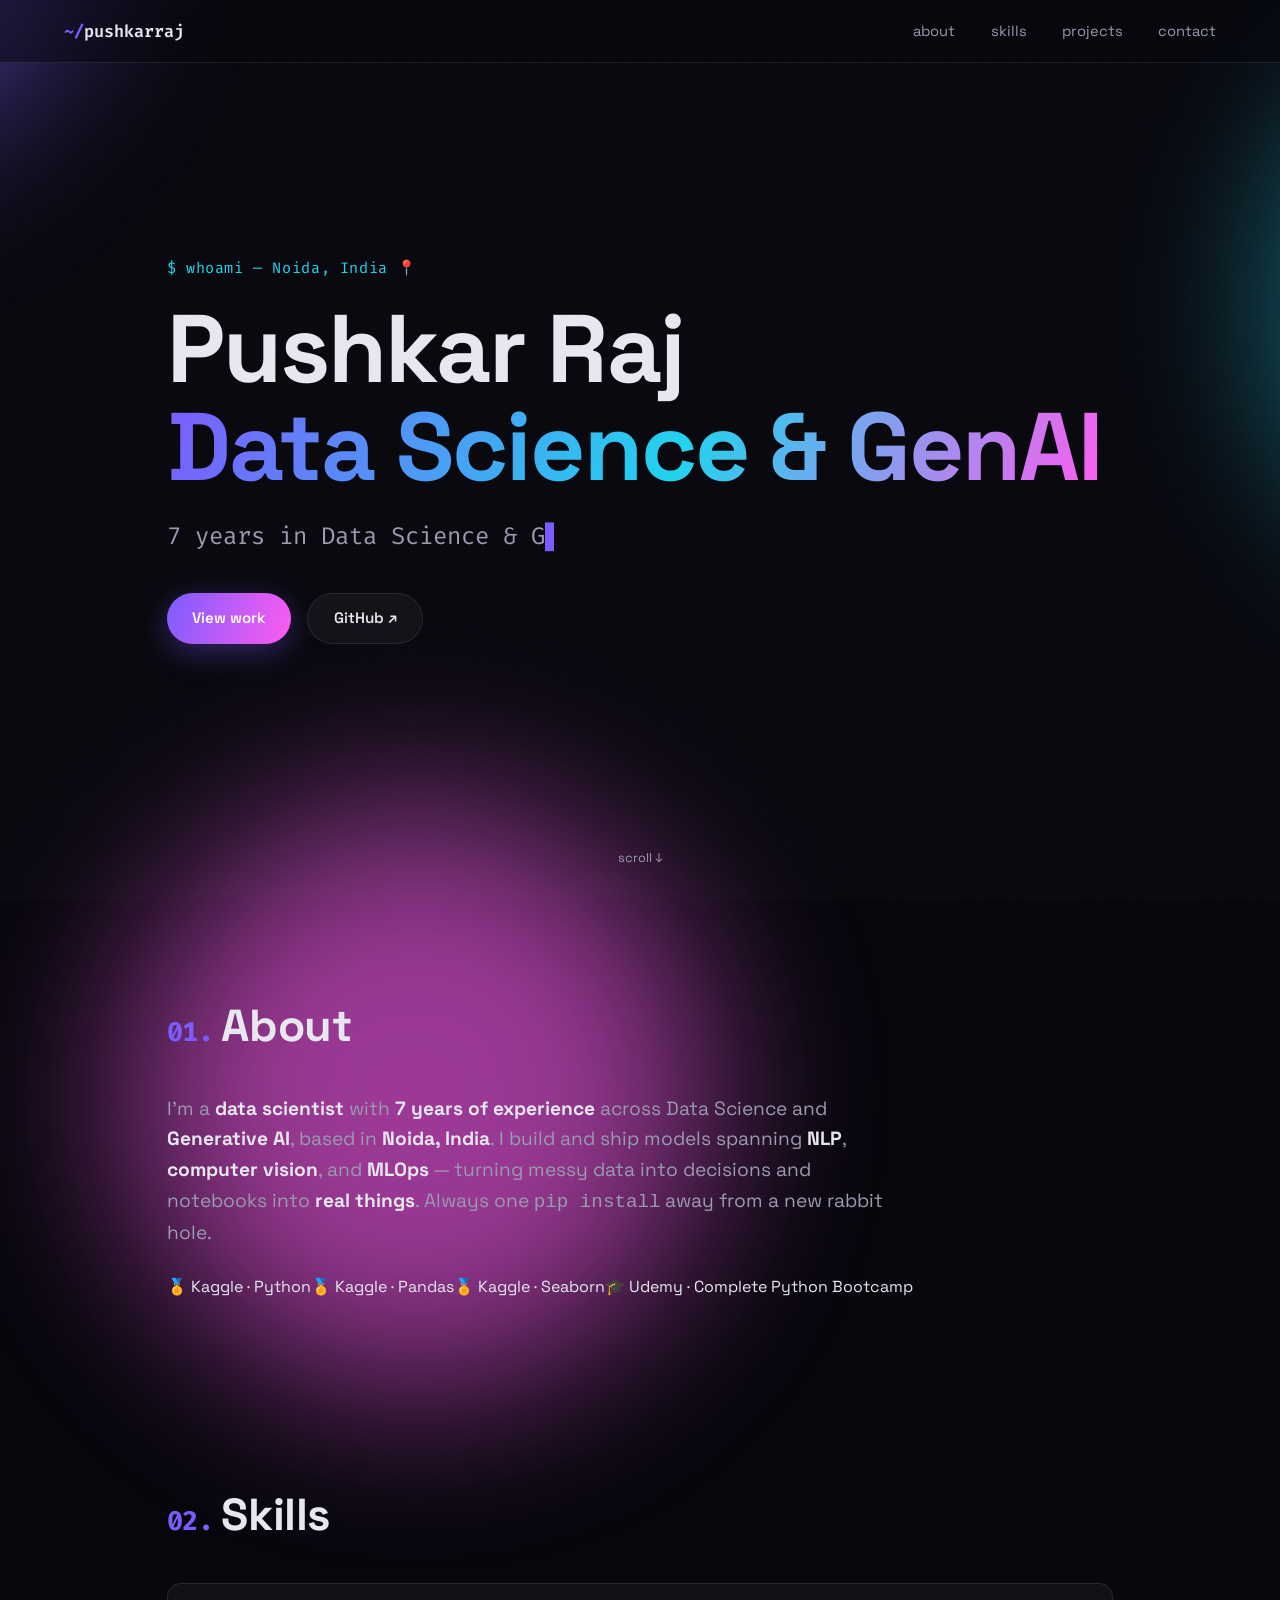
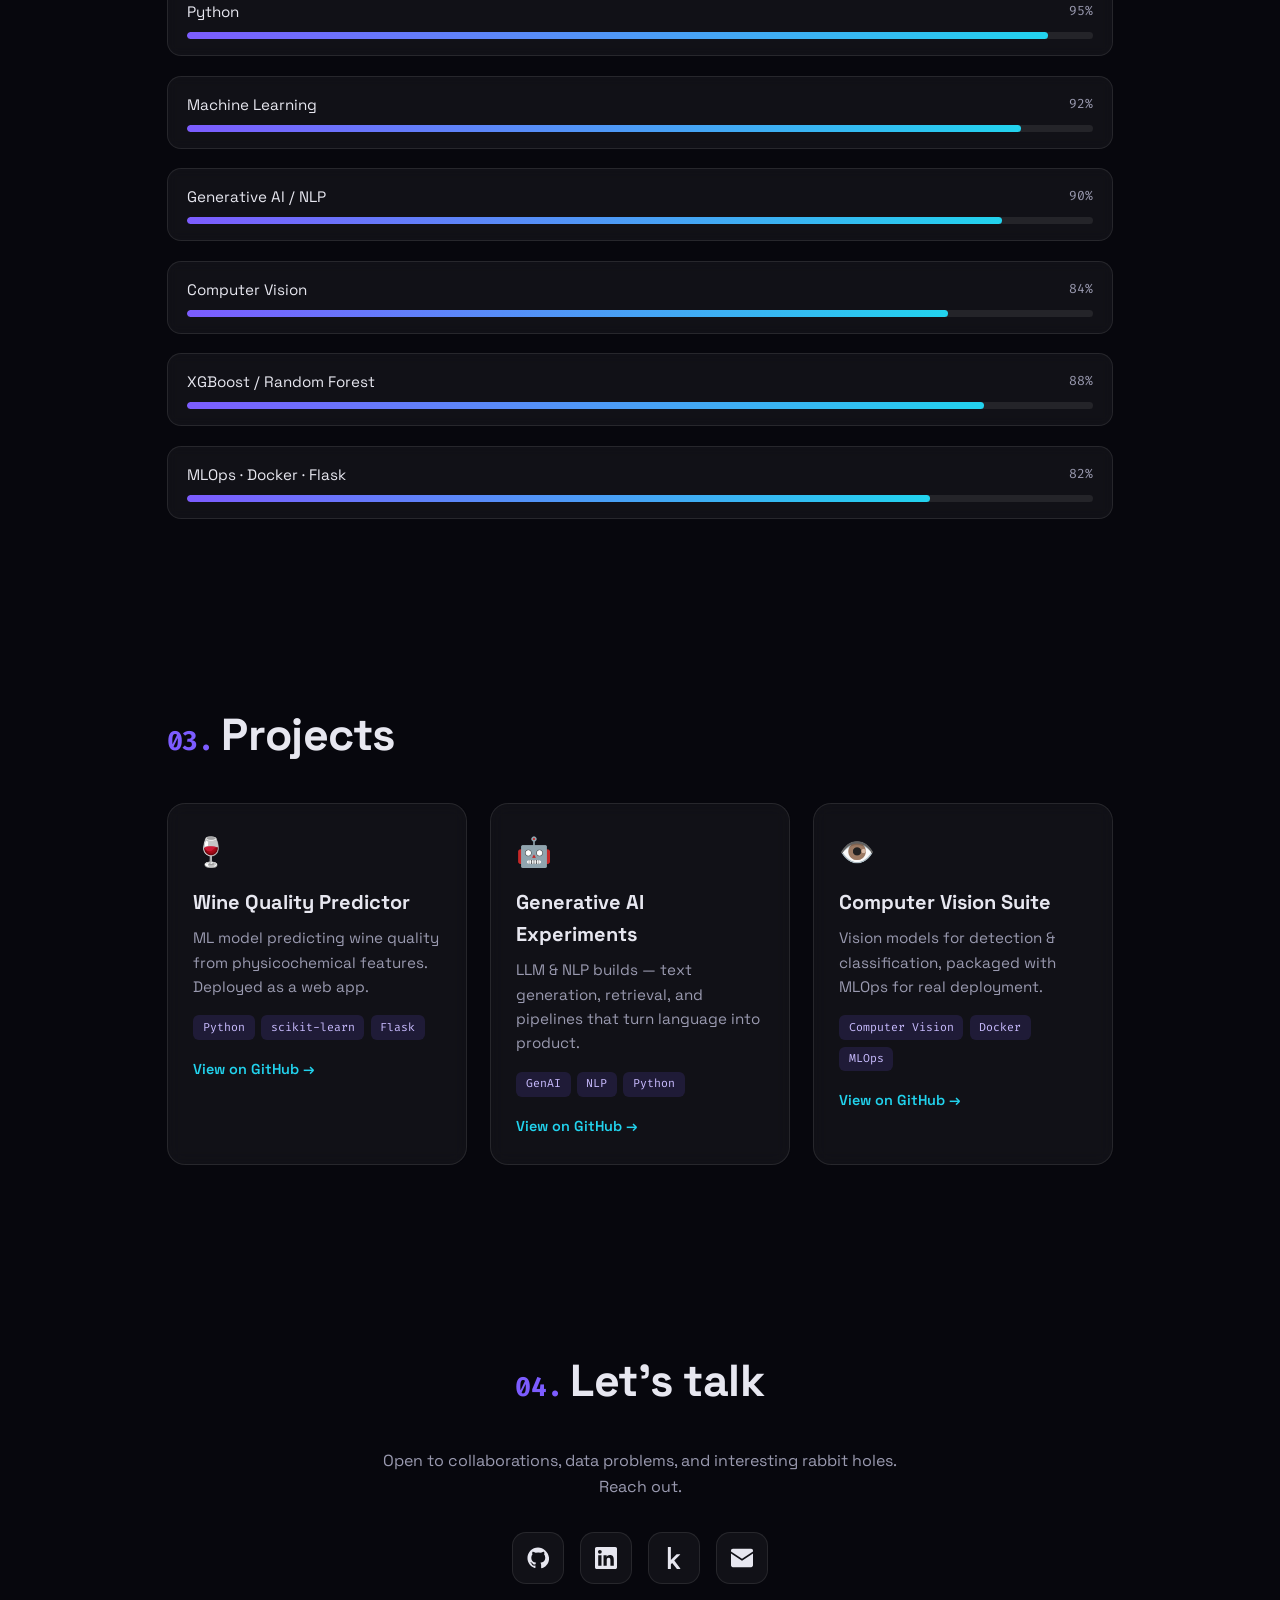
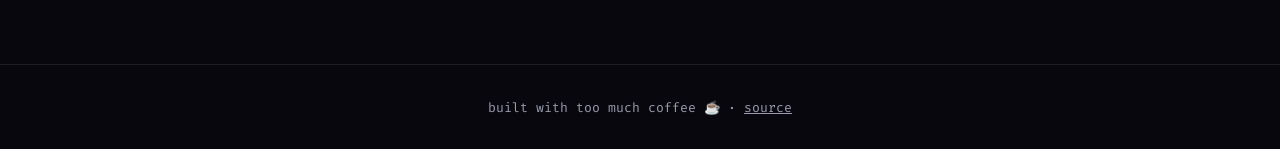
==== index.html @ 53df3d65 "Add ultra-modern fluid personal site (dark neon, real LinkedIn data)" ====
<!DOCTYPE html>
<html lang="en">
<head>
<meta charset="UTF-8" />
<meta name="viewport" content="width=device-width, initial-scale=1.0" />
<title>Pushkar Raj — Data Science & Generative AI</title>
<meta name="description" content="Pushkar Raj — Data Scientist with 7 years in Data Science & Generative AI. Based in Noida, India." />
<link rel="preconnect" href="https://fonts.googleapis.com" />
<link rel="preconnect" href="https://fonts.gstatic.com" crossorigin />
<link href="https://fonts.googleapis.com/css2?family=Fira+Code:wght@400;600&family=Space+Grotesk:wght@400;500;600;700&display=swap" rel="stylesheet" />
<style>
:root{
  --bg:#07070d; --fg:#e7e7f0; --muted:#9a9ab0;
  --violet:#7c5cff; --cyan:#22d3ee; --magenta:#ff5cf0;
  --card:rgba(255,255,255,.045); --border:rgba(255,255,255,.09);
}
*{margin:0;padding:0;box-sizing:border-box}
html{scroll-behavior:smooth}
body{
  font-family:'Space Grotesk',system-ui,sans-serif;
  background:var(--bg); color:var(--fg);
  overflow-x:hidden; line-height:1.6; position:relative;
}
/* animated mesh gradient bg */
.mesh{position:fixed; inset:-30%; z-index:-2; filter:blur(90px); opacity:.6}
.mesh span{position:absolute; width:45vmax; height:45vmax; border-radius:50%; mix-blend-mode:screen; animation:drift 22s ease-in-out infinite}
.mesh .a{background:var(--violet); top:-10%; left:-5%}
.mesh .b{background:var(--cyan); top:20%; right:-10%; animation-delay:-7s}
.mesh .c{background:var(--magenta); bottom:-15%; left:25%; animation-delay:-14s}
@keyframes drift{0%,100%{transform:translate(0,0) scale(1)}33%{transform:translate(8vw,6vh) scale(1.15)}66%{transform:translate(-6vw,-4vh) scale(.9)}}
.grain{position:fixed; inset:0; z-index:-1; opacity:.035; pointer-events:none;
  background-image:url("data:image/svg+xml,%3Csvg xmlns='http://www.w3.org/2000/svg' width='120' height='120'%3E%3Cfilter id='n'%3E%3CfeTurbulence type='fractalNoise' baseFrequency='.8' numOctaves='2'/%3E%3C/filter%3E%3Crect width='100%25' height='100%25' filter='url(%23n)'/%3E%3C/svg%3E")}
/* cursor glow */
.glow{position:fixed; width:400px; height:400px; border-radius:50%; pointer-events:none; z-index:0;
  background:radial-gradient(circle,rgba(124,92,255,.18),transparent 65%); transform:translate(-50%,-50%); transition:opacity .3s; opacity:0}

nav{position:fixed; top:0; left:0; right:0; z-index:50; display:flex; justify-content:space-between; align-items:center;
  padding:1.1rem clamp(1.2rem,5vw,4rem); backdrop-filter:blur(12px); background:rgba(7,7,13,.5); border-bottom:1px solid var(--border)}
nav .logo{font-family:'Fira Code',monospace; font-weight:600; font-size:1.05rem}
nav .logo b{color:var(--violet)}
nav ul{display:flex; gap:clamp(1rem,3vw,2.2rem); list-style:none}
nav a{color:var(--muted); text-decoration:none; font-size:.92rem; transition:color .2s; position:relative}
nav a:hover{color:var(--fg)}
nav a::after{content:''; position:absolute; left:0; bottom:-4px; width:0; height:2px; background:linear-gradient(90deg,var(--violet),var(--cyan)); transition:width .25s}
nav a:hover::after{width:100%}
@media(max-width:600px){nav ul{display:none}}

section{position:relative; z-index:1; padding:clamp(4rem,10vh,7rem) clamp(1.2rem,6vw,5rem); max-width:1100px; margin:0 auto}
.reveal{opacity:0; transform:translateY(34px); transition:opacity .7s cubic-bezier(.2,.7,.2,1),transform .7s cubic-bezier(.2,.7,.2,1)}
.reveal.in{opacity:1; transform:none}

/* hero */
.hero{min-height:100vh; display:flex; flex-direction:column; justify-content:center; gap:1.3rem}
.hero .tag{font-family:'Fira Code',monospace; color:var(--cyan); font-size:.95rem; letter-spacing:.04em}
.hero h1{font-size:clamp(2.6rem,9vw,6rem); font-weight:700; line-height:1.02; letter-spacing:-.02em}
.hero h1 .grad{background:linear-gradient(110deg,var(--violet),var(--cyan) 55%,var(--magenta)); -webkit-background-clip:text; background-clip:text; color:transparent}
.hero .typed{font-family:'Fira Code',monospace; font-size:clamp(1rem,3vw,1.5rem); color:var(--muted); min-height:1.6em}
.hero .typed .cur{color:var(--violet); animation:blink 1s step-end infinite}
@keyframes blink{50%{opacity:0}}
.hero .cta{display:flex; gap:1rem; margin-top:1rem; flex-wrap:wrap}
.btn{padding:.8rem 1.6rem; border-radius:999px; font-weight:600; font-size:.95rem; text-decoration:none; transition:transform .2s,box-shadow .2s; display:inline-flex; align-items:center; gap:.5rem}
.btn.primary{background:linear-gradient(110deg,var(--violet),var(--magenta)); color:#fff; box-shadow:0 8px 30px rgba(124,92,255,.35)}
.btn.ghost{border:1px solid var(--border); color:var(--fg); background:var(--card)}
.btn:hover{transform:translateY(-3px)}
.scroll-hint{position:absolute; bottom:2rem; left:50%; transform:translateX(-50%); color:var(--muted); font-size:.8rem; animation:bob 2s ease-in-out infinite}
@keyframes bob{50%{transform:translate(-50%,8px)}}

h2.title{font-size:clamp(1.8rem,5vw,2.8rem); font-weight:700; margin-bottom:2rem; letter-spacing:-.01em}
h2.title span{color:var(--violet); font-family:'Fira Code',monospace; font-size:.6em; margin-right:.5rem}

.about p{color:var(--muted); font-size:clamp(1rem,2.4vw,1.2rem); max-width:720px}
.about p b{color:var(--fg)}

/* skills */
.skills-grid{display:grid; gap:1.2rem}
.skill{background:var(--card); border:1px solid var(--border); border-radius:14px; padding:1rem 1.2rem; backdrop-filter:blur(6px)}
.skill .row{display:flex; justify-content:space-between; margin-bottom:.5rem; font-size:.95rem}
.skill .row span:last-child{color:var(--muted); font-family:'Fira Code',monospace; font-size:.82rem}
.bar{height:7px; border-radius:999px; background:rgba(255,255,255,.08); overflow:hidden}
.bar i{display:block; height:100%; width:0; border-radius:999px; background:linear-gradient(90deg,var(--violet),var(--cyan)); transition:width 1.1s cubic-bezier(.2,.7,.2,1)}

/* projects */
.cards{display:grid; grid-template-columns:repeat(auto-fit,minmax(280px,1fr)); gap:1.4rem}
.card{background:var(--card); border:1px solid var(--border); border-radius:18px; padding:1.6rem; backdrop-filter:blur(8px);
  transition:transform .25s,box-shadow .25s,border-color .25s; transform-style:preserve-3d; position:relative; overflow:hidden}
.card::before{content:''; position:absolute; inset:0; background:radial-gradient(400px circle at var(--mx,50%) var(--my,50%),rgba(124,92,255,.12),transparent 40%); opacity:0; transition:opacity .3s}
.card:hover::before{opacity:1}
.card:hover{transform:translateY(-6px); border-color:rgba(124,92,255,.4); box-shadow:0 20px 50px rgba(0,0,0,.4)}
.card .emoji{font-size:1.8rem; margin-bottom:.7rem}
.card h3{font-size:1.25rem; margin-bottom:.5rem}
.card p{color:var(--muted); font-size:.95rem; margin-bottom:1rem}
.card .stack{display:flex; flex-wrap:wrap; gap:.4rem; margin-bottom:1rem}
.card .stack span{font-family:'Fira Code',monospace; font-size:.72rem; padding:.2rem .6rem; border-radius:6px; background:rgba(124,92,255,.14); color:#c9bcff}
.card a{color:var(--cyan); text-decoration:none; font-size:.9rem; font-weight:600}
.card a:hover{text-decoration:underline}

/* contact */
.contact{text-align:center; padding-bottom:5rem}
.contact p{color:var(--muted); margin-bottom:2rem; max-width:520px; margin-inline:auto}
.socials{display:flex; justify-content:center; gap:1rem; flex-wrap:wrap}
.socials a{width:52px; height:52px; display:grid; place-items:center; border-radius:14px; background:var(--card); border:1px solid var(--border); transition:transform .2s,border-color .2s,background .2s}
.socials a:hover{transform:translateY(-4px); border-color:var(--violet); background:rgba(124,92,255,.12)}
.socials svg{width:22px; height:22px; fill:var(--fg)}
footer{text-align:center; padding:2rem; color:var(--muted); font-family:'Fira Code',monospace; font-size:.82rem; border-top:1px solid var(--border); position:relative; z-index:1}
</style>
</head>
<body>
<div class="mesh"><span class="a"></span><span class="b"></span><span class="c"></span></div>
<div class="grain"></div>
<div class="glow" id="glow"></div>

<nav>
  <div class="logo"><b>~/</b>pushkarraj</div>
  <ul>
    <li><a href="#about">about</a></li>
    <li><a href="#skills">skills</a></li>
    <li><a href="#projects">projects</a></li>
    <li><a href="#contact">contact</a></li>
  </ul>
</nav>

<section class="hero" id="top">
  <div class="tag">$ whoami — Noida, India 📍</div>
  <h1>Pushkar Raj<br><span class="grad">Data Science &amp; GenAI</span></h1>
  <div class="typed"><span id="typed"></span><span class="cur">▋</span></div>
  <div class="cta">
    <a class="btn primary" href="#projects">View work</a>
    <a class="btn ghost" href="https://github.com/pushkarraj" target="_blank" rel="noreferrer">GitHub ↗</a>
  </div>
  <div class="scroll-hint">scroll ↓</div>
</section>

<section class="about reveal" id="about">
  <h2 class="title"><span>01.</span>About</h2>
  <p>I'm a <b>data scientist</b> with <b>7 years of experience</b> across Data Science and <b>Generative AI</b>, based in <b>Noida, India</b>. I build and ship models spanning <b>NLP</b>, <b>computer vision</b>, and <b>MLOps</b> — turning messy data into decisions and notebooks into <b>real things</b>. Always one <code>pip install</code> away from a new rabbit hole.</p>
  <div class="stack" style="margin-top:1.6rem">
    <span>🏅 Kaggle · Python</span><span>🏅 Kaggle · Pandas</span><span>🏅 Kaggle · Seaborn</span><span>🎓 Udemy · Complete Python Bootcamp</span>
  </div>
</section>

<section class="skills reveal" id="skills">
  <h2 class="title"><span>02.</span>Skills</h2>
  <div class="skills-grid" id="skills-grid"></div>
</section>

<section class="projects reveal" id="projects">
  <h2 class="title"><span>03.</span>Projects</h2>
  <div class="cards" id="cards"></div>
</section>

<section class="contact reveal" id="contact">
  <h2 class="title"><span>04.</span>Let's talk</h2>
  <p>Open to collaborations, data problems, and interesting rabbit holes. Reach out.</p>
  <div class="socials">
    <a href="https://github.com/pushkarraj" target="_blank" rel="noreferrer" aria-label="GitHub"><svg viewBox="0 0 24 24"><path d="M12 .5C5.7.5.5 5.7.5 12c0 5.1 3.3 9.4 7.9 10.9.6.1.8-.2.8-.6v-2c-3.2.7-3.9-1.4-3.9-1.4-.5-1.3-1.3-1.7-1.3-1.7-1.1-.7.1-.7.1-.7 1.2.1 1.8 1.2 1.8 1.2 1 1.8 2.7 1.3 3.4 1 .1-.7.4-1.3.7-1.6-2.6-.3-5.3-1.3-5.3-5.7 0-1.3.5-2.3 1.2-3.1-.1-.3-.5-1.5.1-3.1 0 0 1-.3 3.3 1.2a11.5 11.5 0 0 1 6 0c2.3-1.5 3.3-1.2 3.3-1.2.6 1.6.2 2.8.1 3.1.8.8 1.2 1.8 1.2 3.1 0 4.4-2.7 5.4-5.3 5.7.4.4.8 1.1.8 2.2v3.3c0 .3.2.7.8.6 4.6-1.5 7.9-5.8 7.9-10.9C23.5 5.7 18.3.5 12 .5z"/></svg></a>
    <a href="https://www.linkedin.com/in/pushkar-raj-908030226" target="_blank" rel="noreferrer" aria-label="LinkedIn"><svg viewBox="0 0 24 24"><path d="M20.4 20.4h-3.6v-5.6c0-1.3 0-3-1.9-3s-2.1 1.4-2.1 2.9v5.7H9.3V9h3.4v1.6h.1c.5-.9 1.7-1.9 3.4-1.9 3.6 0 4.3 2.4 4.3 5.5v6.2zM5.3 7.4a2.1 2.1 0 1 1 0-4.2 2.1 2.1 0 0 1 0 4.2zM7.1 20.4H3.5V9h3.6v11.4zM22.2 0H1.8C.8 0 0 .8 0 1.7v20.6c0 .9.8 1.7 1.8 1.7h20.4c1 0 1.8-.8 1.8-1.7V1.7c0-.9-.8-1.7-1.8-1.7z"/></svg></a>
    <a href="https://kaggle.com/ninjapushkar" target="_blank" rel="noreferrer" aria-label="Kaggle"><svg viewBox="0 0 24 24"><path d="M18.8 24h-3.5c-.1 0-.2-.1-.3-.2l-5-6.3-1.4 1.3v5c0 .1-.1.2-.2.2H5.5c-.1 0-.2-.1-.2-.2V.2c0-.1.1-.2.2-.2h2.9c.1 0 .2.1.2.2v14.1l6-6.1c.1-.1.2-.2.3-.2h3.6c.1 0 .2.1.2.2s0 .2-.1.3l-6.3 6.1 6.6 8.8c.1.1.1.3-.1.3z"/></svg></a>
    <a href="mailto:pushkar.raj6@gmail.com" aria-label="Email"><svg viewBox="0 0 24 24"><path d="M12 12.7 0 4.9V4c0-1.1.9-2 2-2h20c1.1 0 2 .9 2 2v.9l-12 7.8zM12 15l12-7.8V20c0 1.1-.9 2-2 2H2c-1.1 0-2-.9-2-2V7.2L12 15z"/></svg></a>
  </div>
</section>

<footer>built with too much coffee ☕ · <a href="https://github.com/pushkarraj/pushkarraj.github.io" style="color:var(--muted)">source</a></footer>

<script>
// typing
const lines=["7 years in Data Science & Generative AI 🤖","NLP · Computer Vision · MLOps","Turning messy data into decisions 📈","while True: learn()"];
const el=document.getElementById('typed'); let li=0,ci=0,del=false;
(function type(){
  const l=lines[li];
  el.textContent = del ? l.slice(0,ci--) : l.slice(0,ci++);
  if(!del&&ci>l.length){del=true; setTimeout(type,1400); return;}
  if(del&&ci<0){del=false; li=(li+1)%lines.length; ci=0;}
  setTimeout(type, del?38:75);
})();

// skills
const skills=[["Python",95],["Machine Learning",92],["Generative AI / NLP",90],["Computer Vision",84],["XGBoost / Random Forest",88],["MLOps · Docker · Flask",82]];
document.getElementById('skills-grid').innerHTML = skills.map(([n,v])=>
  `<div class="skill"><div class="row"><span>${n}</span><span>${v}%</span></div><div class="bar"><i data-w="${v}"></i></div></div>`).join('');

// projects
const projects=[
  {e:"🍷",t:"Wine Quality Predictor",d:"ML model predicting wine quality from physicochemical features. Deployed as a web app.",s:["Python","scikit-learn","Flask"],l:"https://github.com/pushkarraj"},
  {e:"🤖",t:"Generative AI Experiments",d:"LLM & NLP builds — text generation, retrieval, and pipelines that turn language into product.",s:["GenAI","NLP","Python"],l:"https://github.com/pushkarraj"},
  {e:"👁️",t:"Computer Vision Suite",d:"Vision models for detection & classification, packaged with MLOps for real deployment.",s:["Computer Vision","Docker","MLOps"],l:"https://github.com/pushkarraj"}
];
document.getElementById('cards').innerHTML = projects.map(p=>
  `<div class="card"><div class="emoji">${p.e}</div><h3>${p.t}</h3><p>${p.d}</p>
   <div class="stack">${p.s.map(x=>`<span>${x}</span>`).join('')}</div>
   <a href="${p.l}" target="_blank" rel="noreferrer">View on GitHub →</a></div>`).join('');

// scroll reveal + bar fill
const io=new IntersectionObserver(es=>es.forEach(e=>{
  if(e.isIntersecting){e.target.classList.add('in');
    e.target.querySelectorAll('.bar i').forEach(b=>b.style.width=b.dataset.w+'%');
    io.unobserve(e.target);}
}),{threshold:.18});
document.querySelectorAll('.reveal').forEach(s=>io.observe(s));

// cursor glow + card tilt
const glow=document.getElementById('glow');
addEventListener('mousemove',e=>{glow.style.opacity=1; glow.style.left=e.clientX+'px'; glow.style.top=e.clientY+'px';});
addEventListener('mouseleave',()=>glow.style.opacity=0);
document.querySelectorAll('.card').forEach(c=>c.addEventListener('mousemove',e=>{
  const r=c.getBoundingClientRect();
  c.style.setProperty('--mx',(e.clientX-r.left)+'px');
  c.style.setProperty('--my',(e.clientY-r.top)+'px');
}));
</script>
</body>
</html>
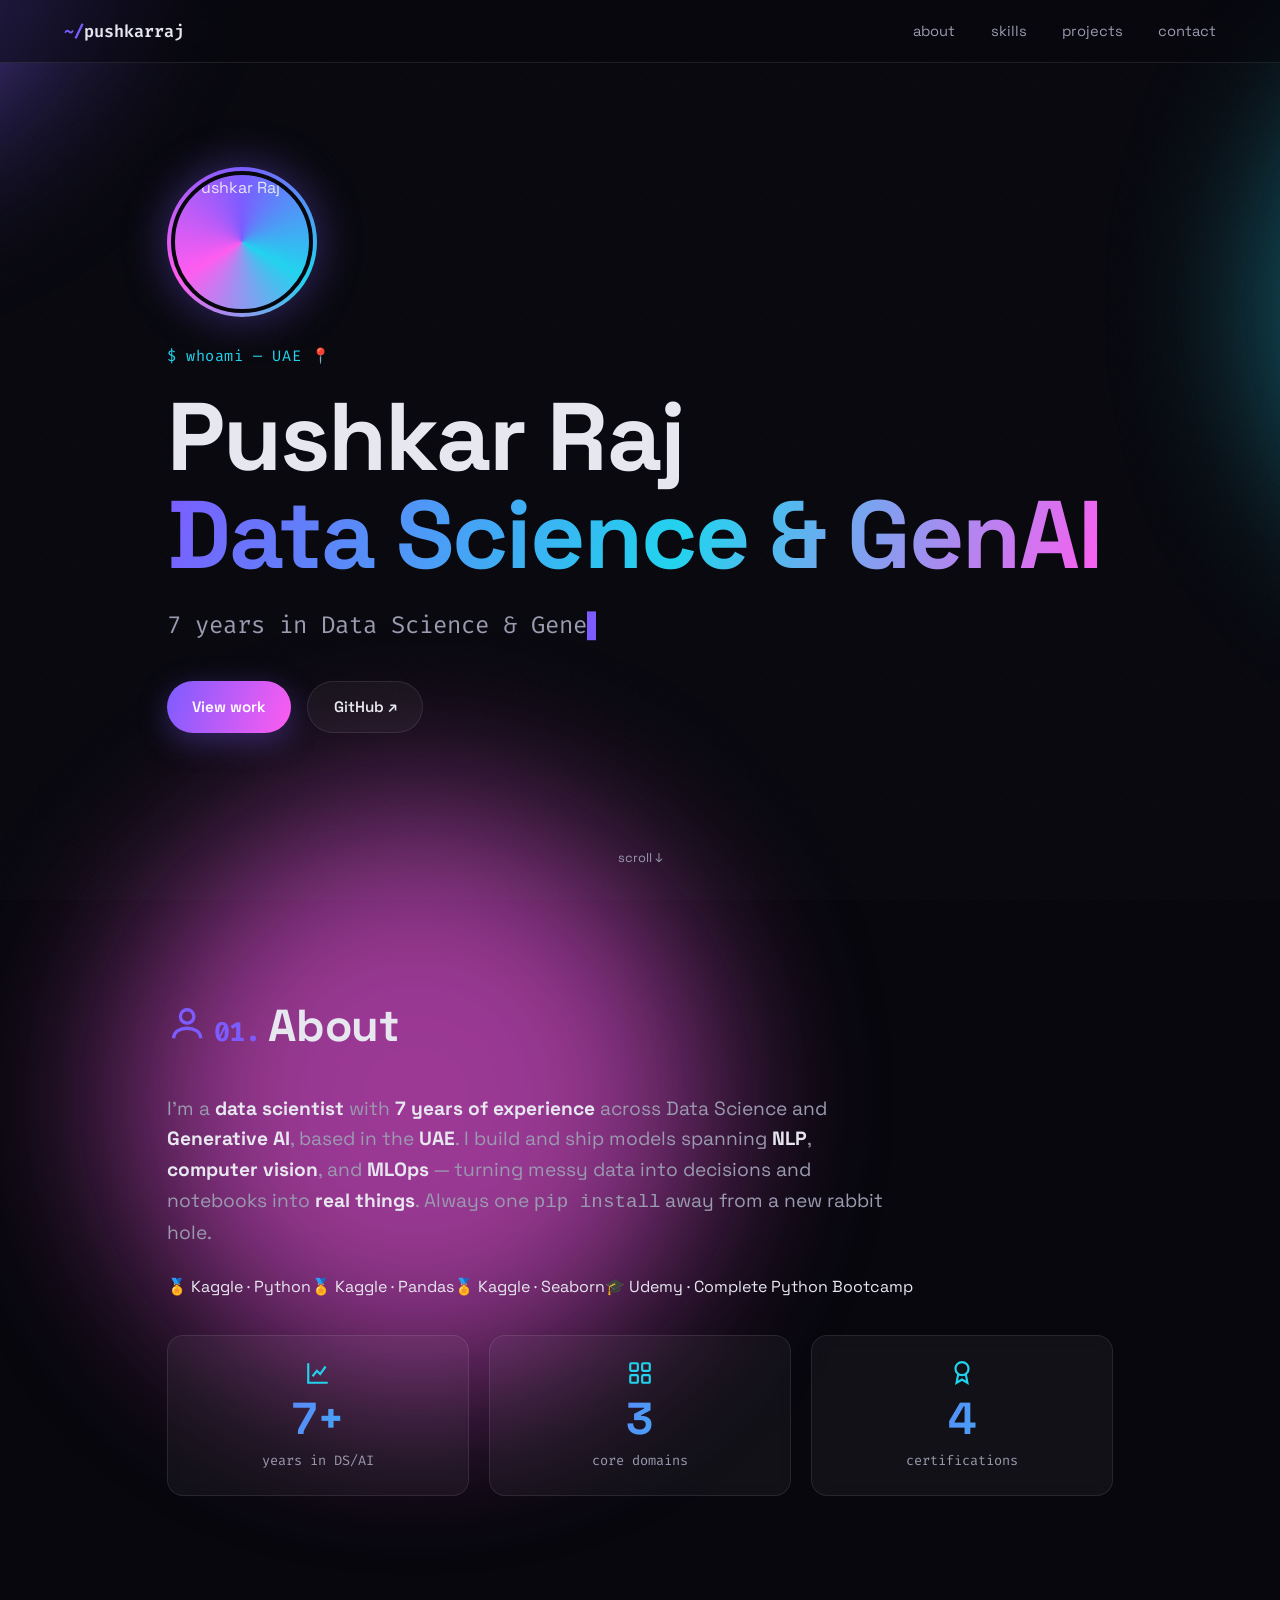
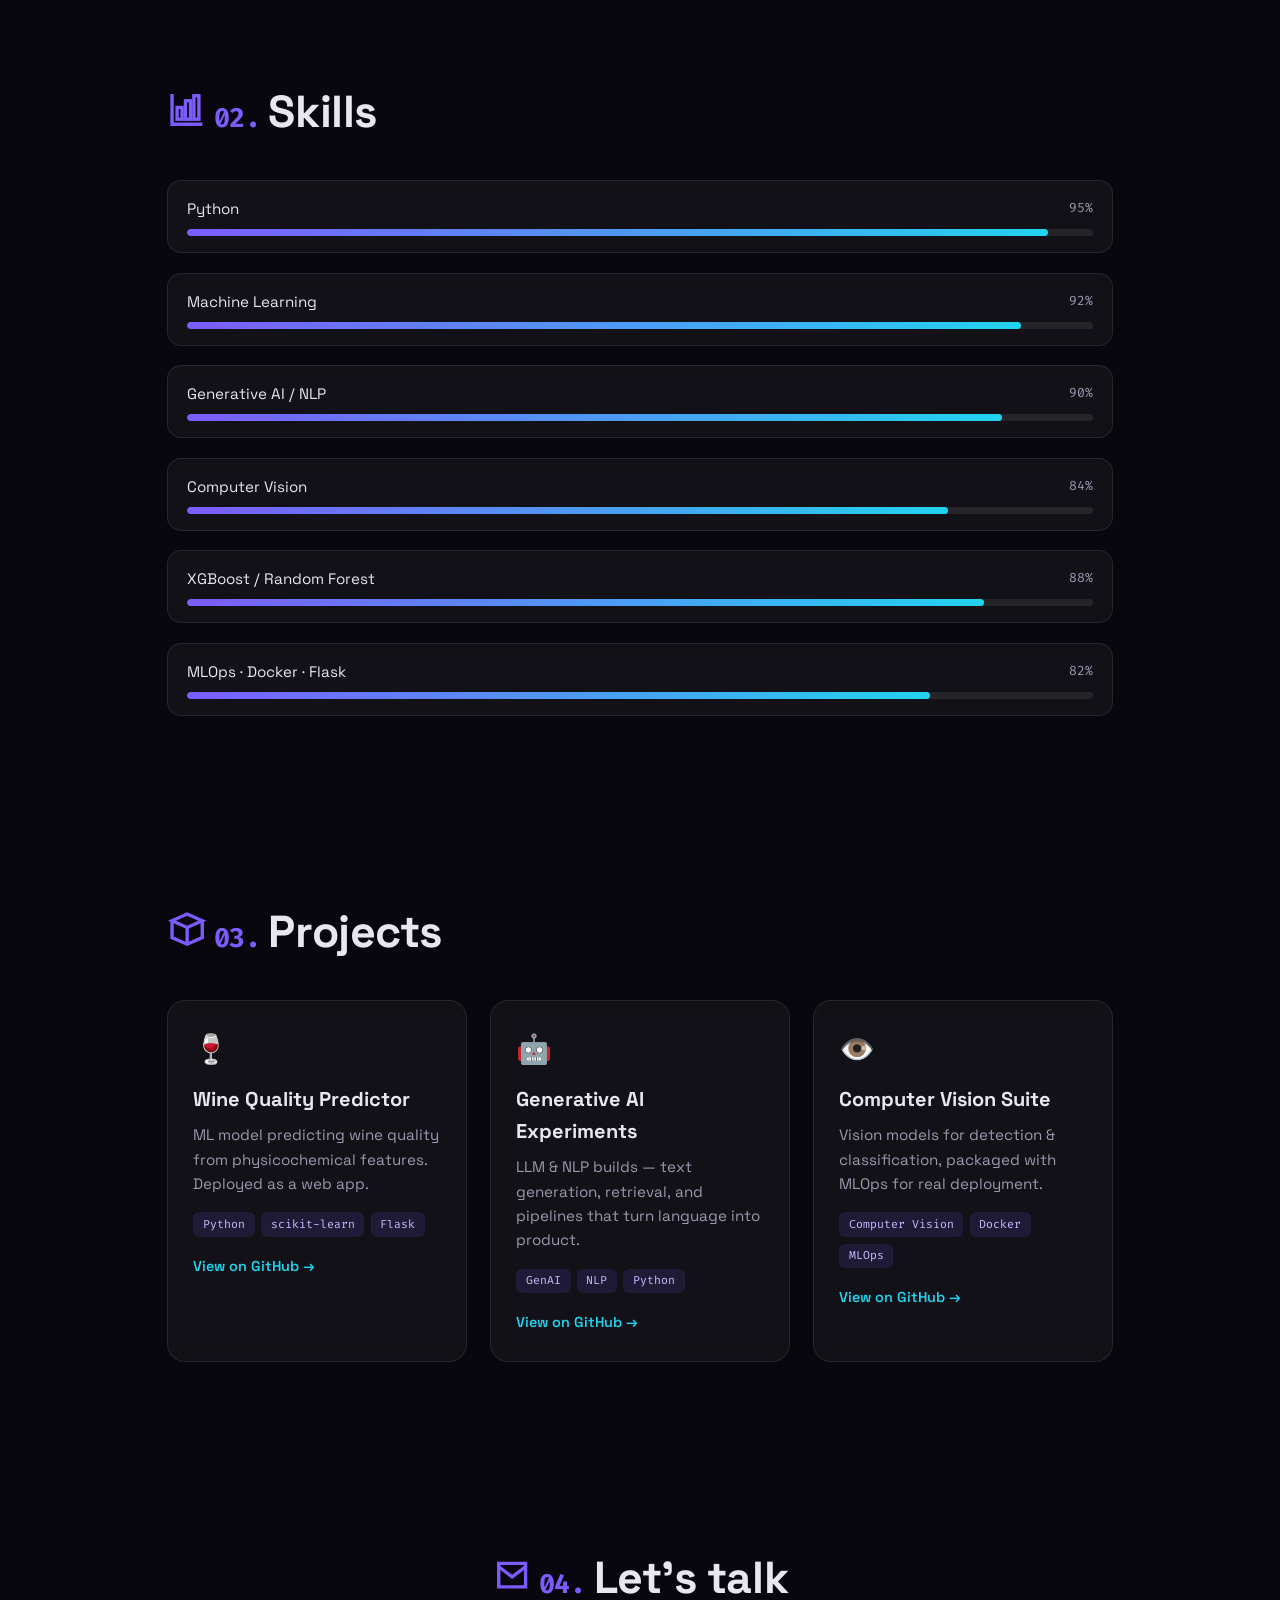
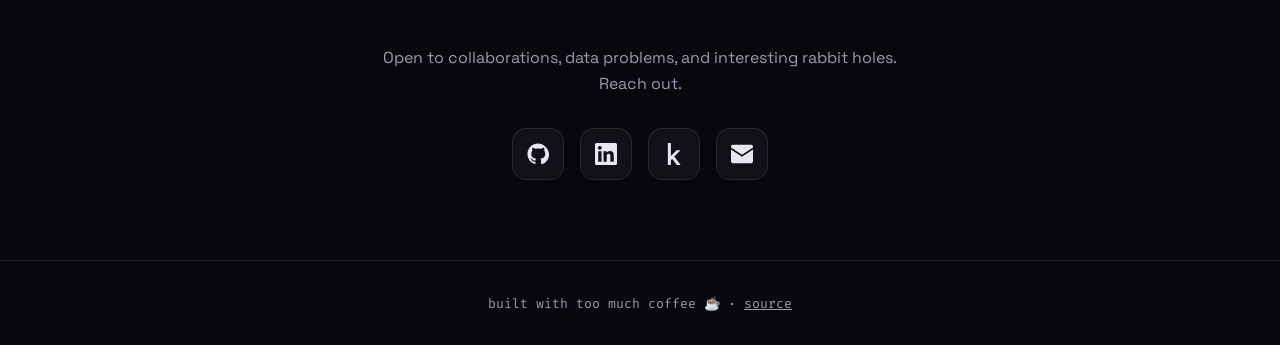
==== commit d31d9e60: "Add profile image, animated stat tiles, section icons; set location UAE" ====
--- a/index.html
+++ b/index.html
@@ -4,7 +4,7 @@
 <meta charset="UTF-8" />
 <meta name="viewport" content="width=device-width, initial-scale=1.0" />
 <title>Pushkar Raj — Data Science & Generative AI</title>
-<meta name="description" content="Pushkar Raj — Data Scientist with 7 years in Data Science & Generative AI. Based in Noida, India." />
+<meta name="description" content="Pushkar Raj — Data Scientist with 7 years in Data Science & Generative AI. Based in the UAE." />
 <link rel="preconnect" href="https://fonts.googleapis.com" />
 <link rel="preconnect" href="https://fonts.gstatic.com" crossorigin />
 <link href="https://fonts.googleapis.com/css2?family=Fira+Code:wght@400;600&family=Space+Grotesk:wght@400;500;600;700&display=swap" rel="stylesheet" />
@@ -51,6 +51,22 @@
 
 /* hero */
 .hero{min-height:100vh; display:flex; flex-direction:column; justify-content:center; gap:1.3rem}
+.avatar{width:clamp(110px,16vw,150px); aspect-ratio:1; border-radius:50%; padding:4px;
+  background:conic-gradient(from 0deg,var(--violet),var(--cyan),var(--magenta),var(--violet));
+  animation:spin 6s linear infinite; box-shadow:0 0 45px rgba(124,92,255,.4); margin-bottom:.4rem}
+.avatar img{width:100%; height:100%; border-radius:50%; object-fit:cover; display:block; border:4px solid var(--bg); animation:float 5s ease-in-out infinite}
+@keyframes spin{to{transform:rotate(360deg)}}
+@keyframes float{50%{transform:translateY(-8px)}}
+
+/* stat tiles */
+.stats{display:grid; grid-template-columns:repeat(auto-fit,minmax(140px,1fr)); gap:1.2rem}
+.stat{background:var(--card); border:1px solid var(--border); border-radius:16px; padding:1.5rem; text-align:center; backdrop-filter:blur(8px); transition:transform .25s,border-color .25s}
+.stat:hover{transform:translateY(-5px); border-color:rgba(124,92,255,.4)}
+.stat .ico{width:26px; height:26px; margin:0 auto .7rem; display:block; fill:none; stroke:var(--cyan); stroke-width:2}
+.stat .num{font-size:clamp(2rem,6vw,2.8rem); font-weight:700; line-height:1;
+  background:linear-gradient(110deg,var(--violet),var(--cyan)); -webkit-background-clip:text; background-clip:text; color:transparent}
+.stat .lbl{color:var(--muted); font-size:.85rem; margin-top:.5rem; font-family:'Fira Code',monospace}
+h2.title .tico{width:.9em; height:.9em; vertical-align:-.05em; margin-right:.15em; fill:none; stroke:var(--violet); stroke-width:2}
 .hero .tag{font-family:'Fira Code',monospace; color:var(--cyan); font-size:.95rem; letter-spacing:.04em}
 .hero h1{font-size:clamp(2.6rem,9vw,6rem); font-weight:700; line-height:1.02; letter-spacing:-.02em}
 .hero h1 .grad{background:linear-gradient(110deg,var(--violet),var(--cyan) 55%,var(--magenta)); -webkit-background-clip:text; background-clip:text; color:transparent}
@@ -120,7 +136,8 @@
 </nav>
 
 <section class="hero" id="top">
-  <div class="tag">$ whoami — Noida, India 📍</div>
+  <div class="avatar"><img src="https://github.com/pushkarraj.png" alt="Pushkar Raj" loading="eager" /></div>
+  <div class="tag">$ whoami — UAE 📍</div>
   <h1>Pushkar Raj<br><span class="grad">Data Science &amp; GenAI</span></h1>
   <div class="typed"><span id="typed"></span><span class="cur">▋</span></div>
   <div class="cta">
@@ -131,25 +148,39 @@
 </section>
 
 <section class="about reveal" id="about">
-  <h2 class="title"><span>01.</span>About</h2>
-  <p>I'm a <b>data scientist</b> with <b>7 years of experience</b> across Data Science and <b>Generative AI</b>, based in <b>Noida, India</b>. I build and ship models spanning <b>NLP</b>, <b>computer vision</b>, and <b>MLOps</b> — turning messy data into decisions and notebooks into <b>real things</b>. Always one <code>pip install</code> away from a new rabbit hole.</p>
+  <h2 class="title"><svg class="tico" viewBox="0 0 24 24"><circle cx="12" cy="8" r="4"/><path d="M4 21c0-4 4-6 8-6s8 2 8 6"/></svg><span>01.</span>About</h2>
+  <p>I'm a <b>data scientist</b> with <b>7 years of experience</b> across Data Science and <b>Generative AI</b>, based in the <b>UAE</b>. I build and ship models spanning <b>NLP</b>, <b>computer vision</b>, and <b>MLOps</b> — turning messy data into decisions and notebooks into <b>real things</b>. Always one <code>pip install</code> away from a new rabbit hole.</p>
   <div class="stack" style="margin-top:1.6rem">
     <span>🏅 Kaggle · Python</span><span>🏅 Kaggle · Pandas</span><span>🏅 Kaggle · Seaborn</span><span>🎓 Udemy · Complete Python Bootcamp</span>
   </div>
+  <div class="stats" style="margin-top:2.2rem">
+    <div class="stat">
+      <svg class="ico" viewBox="0 0 24 24"><path d="M3 3v18h18"/><path d="M7 15l4-5 3 3 5-7"/></svg>
+      <div class="num" data-count="7" data-suffix="+">0</div><div class="lbl">years in DS/AI</div>
+    </div>
+    <div class="stat">
+      <svg class="ico" viewBox="0 0 24 24"><rect x="3" y="3" width="7" height="7" rx="1"/><rect x="14" y="3" width="7" height="7" rx="1"/><rect x="3" y="14" width="7" height="7" rx="1"/><rect x="14" y="14" width="7" height="7" rx="1"/></svg>
+      <div class="num" data-count="3">0</div><div class="lbl">core domains</div>
+    </div>
+    <div class="stat">
+      <svg class="ico" viewBox="0 0 24 24"><circle cx="12" cy="8" r="6"/><path d="M8.5 13l-1.5 8L12 18l5 3-1.5-8"/></svg>
+      <div class="num" data-count="4">0</div><div class="lbl">certifications</div>
+    </div>
+  </div>
 </section>
 
 <section class="skills reveal" id="skills">
-  <h2 class="title"><span>02.</span>Skills</h2>
+  <h2 class="title"><svg class="tico" viewBox="0 0 24 24"><path d="M3 3v18h18"/><rect x="6" y="11" width="3" height="7"/><rect x="11" y="7" width="3" height="11"/><rect x="16" y="4" width="3" height="14"/></svg><span>02.</span>Skills</h2>
   <div class="skills-grid" id="skills-grid"></div>
 </section>
 
 <section class="projects reveal" id="projects">
-  <h2 class="title"><span>03.</span>Projects</h2>
+  <h2 class="title"><svg class="tico" viewBox="0 0 24 24"><path d="M3 7l9-4 9 4-9 4-9-4z"/><path d="M3 7v10l9 4 9-4V7"/><path d="M12 11v10"/></svg><span>03.</span>Projects</h2>
   <div class="cards" id="cards"></div>
 </section>
 
 <section class="contact reveal" id="contact">
-  <h2 class="title"><span>04.</span>Let's talk</h2>
+  <h2 class="title"><svg class="tico" viewBox="0 0 24 24"><path d="M4 5h16v14H4z"/><path d="M4 7l8 6 8-6"/></svg><span>04.</span>Let's talk</h2>
   <p>Open to collaborations, data problems, and interesting rabbit holes. Reach out.</p>
   <div class="socials">
     <a href="https://github.com/pushkarraj" target="_blank" rel="noreferrer" aria-label="GitHub"><svg viewBox="0 0 24 24"><path d="M12 .5C5.7.5.5 5.7.5 12c0 5.1 3.3 9.4 7.9 10.9.6.1.8-.2.8-.6v-2c-3.2.7-3.9-1.4-3.9-1.4-.5-1.3-1.3-1.7-1.3-1.7-1.1-.7.1-.7.1-.7 1.2.1 1.8 1.2 1.8 1.2 1 1.8 2.7 1.3 3.4 1 .1-.7.4-1.3.7-1.6-2.6-.3-5.3-1.3-5.3-5.7 0-1.3.5-2.3 1.2-3.1-.1-.3-.5-1.5.1-3.1 0 0 1-.3 3.3 1.2a11.5 11.5 0 0 1 6 0c2.3-1.5 3.3-1.2 3.3-1.2.6 1.6.2 2.8.1 3.1.8.8 1.2 1.8 1.2 3.1 0 4.4-2.7 5.4-5.3 5.7.4.4.8 1.1.8 2.2v3.3c0 .3.2.7.8.6 4.6-1.5 7.9-5.8 7.9-10.9C23.5 5.7 18.3.5 12 .5z"/></svg></a>
@@ -190,9 +221,18 @@
    <a href="${p.l}" target="_blank" rel="noreferrer">View on GitHub →</a></div>`).join('');
 
 // scroll reveal + bar fill
+function countUp(el){
+  const end=+el.dataset.count, suf=el.dataset.suffix||''; let t0=null;
+  requestAnimationFrame(function step(t){
+    if(!t0)t0=t; const p=Math.min((t-t0)/900,1);
+    el.textContent=Math.round(p*end)+(p===1?suf:'');
+    if(p<1)requestAnimationFrame(step);
+  });
+}
 const io=new IntersectionObserver(es=>es.forEach(e=>{
   if(e.isIntersecting){e.target.classList.add('in');
     e.target.querySelectorAll('.bar i').forEach(b=>b.style.width=b.dataset.w+'%');
+    e.target.querySelectorAll('.num[data-count]').forEach(countUp);
     io.unobserve(e.target);}
 }),{threshold:.18});
 document.querySelectorAll('.reveal').forEach(s=>io.observe(s));
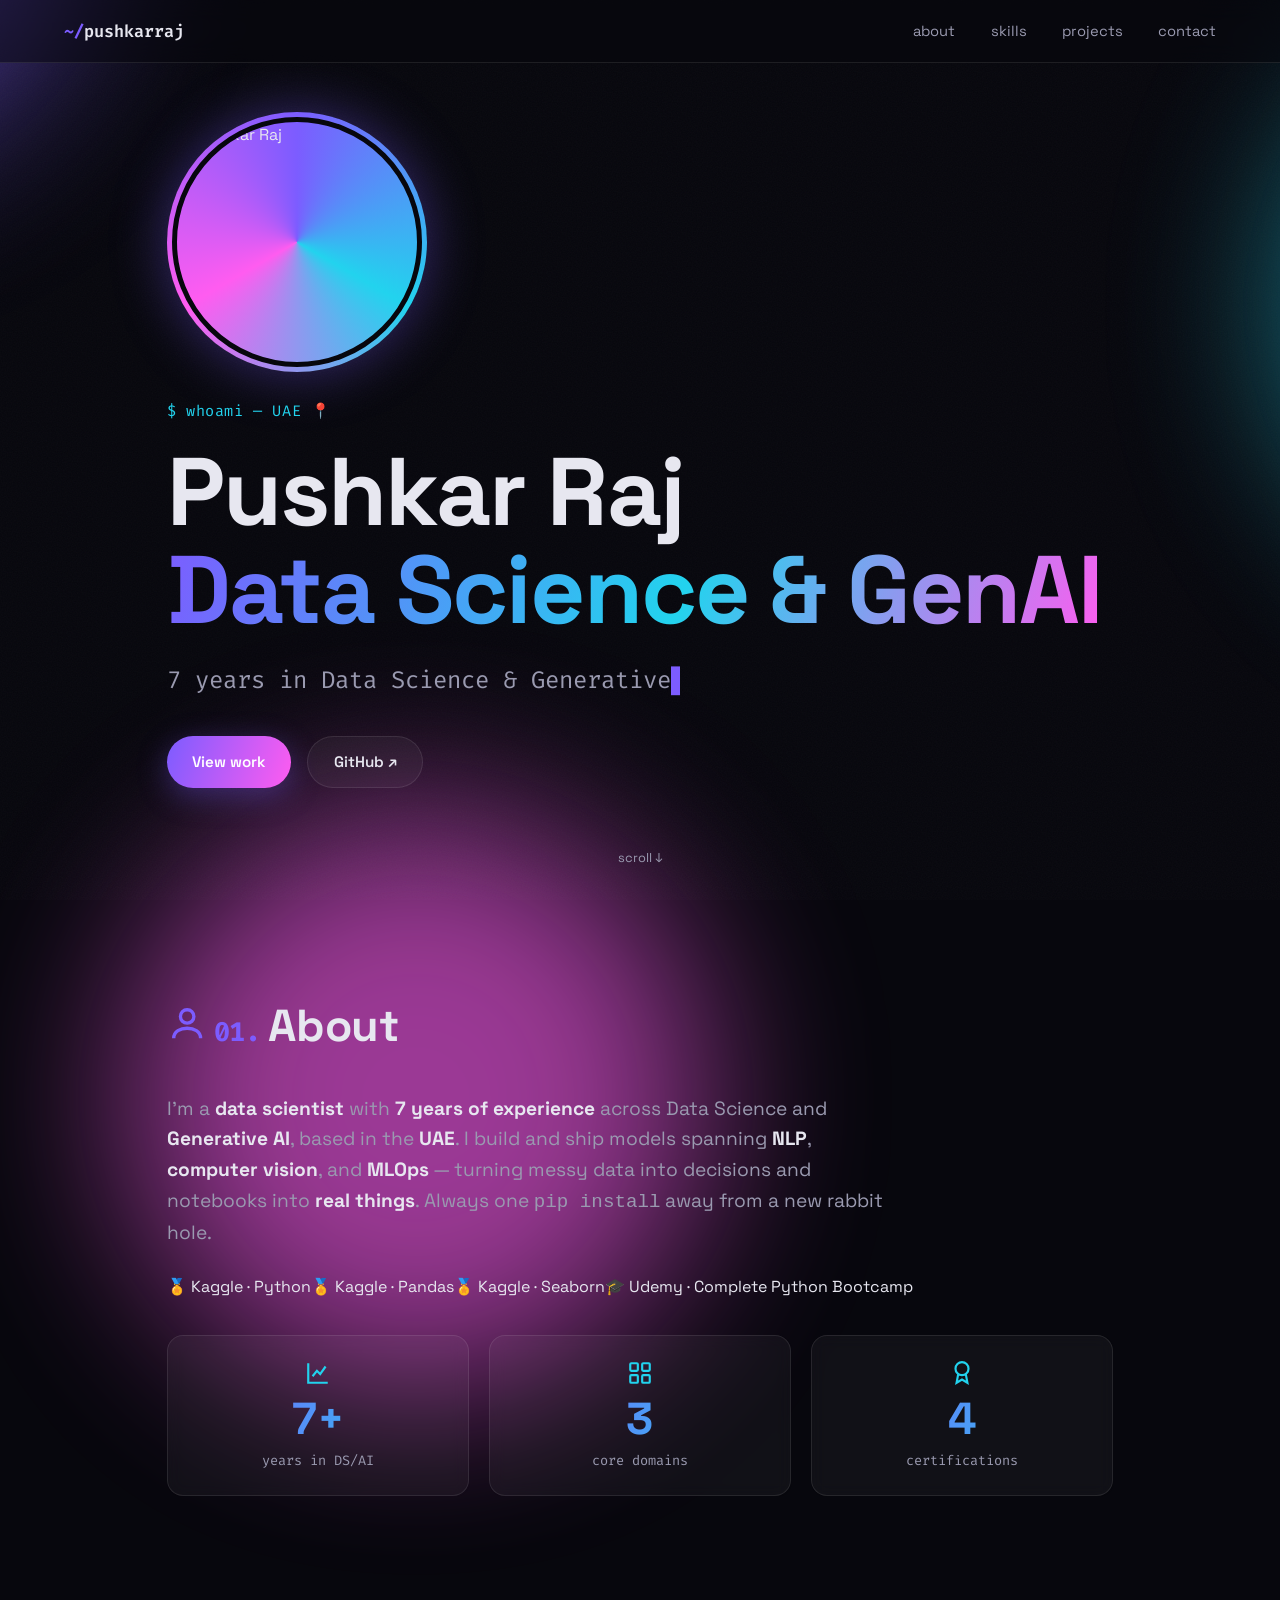
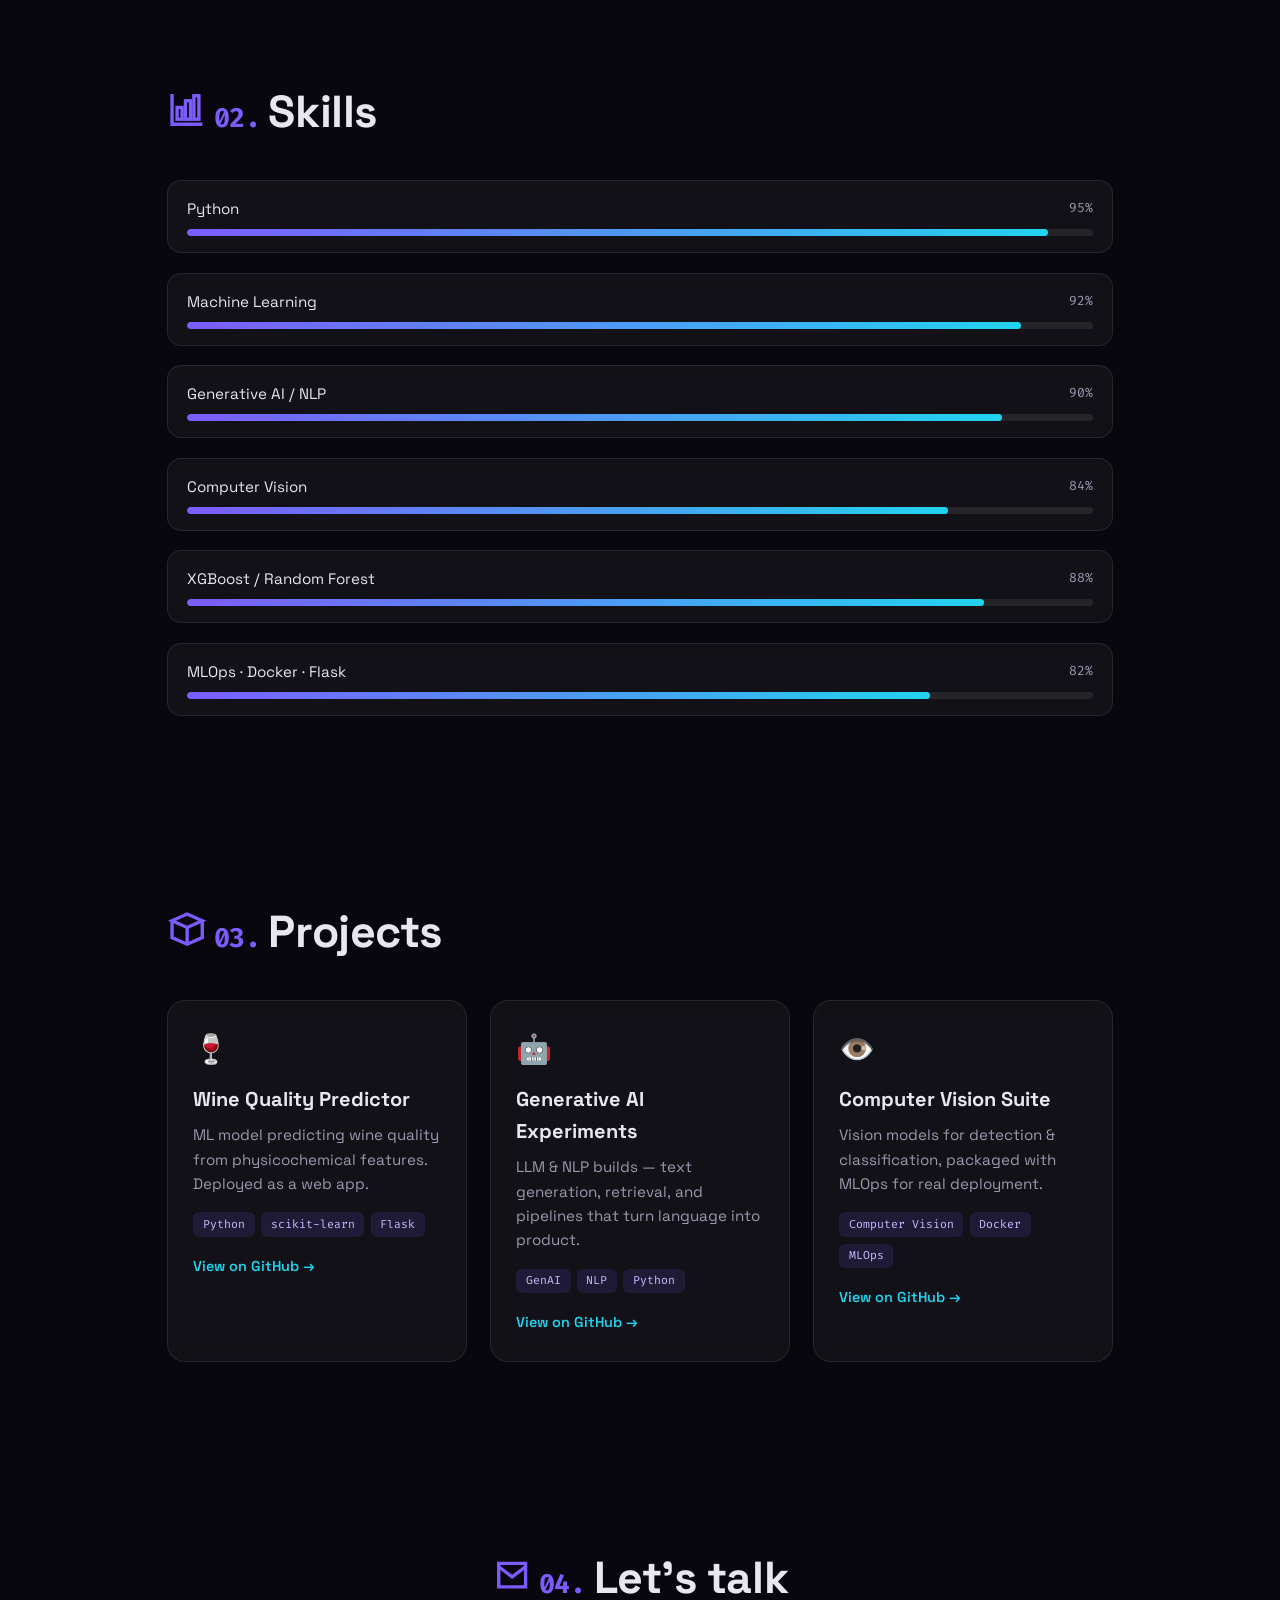
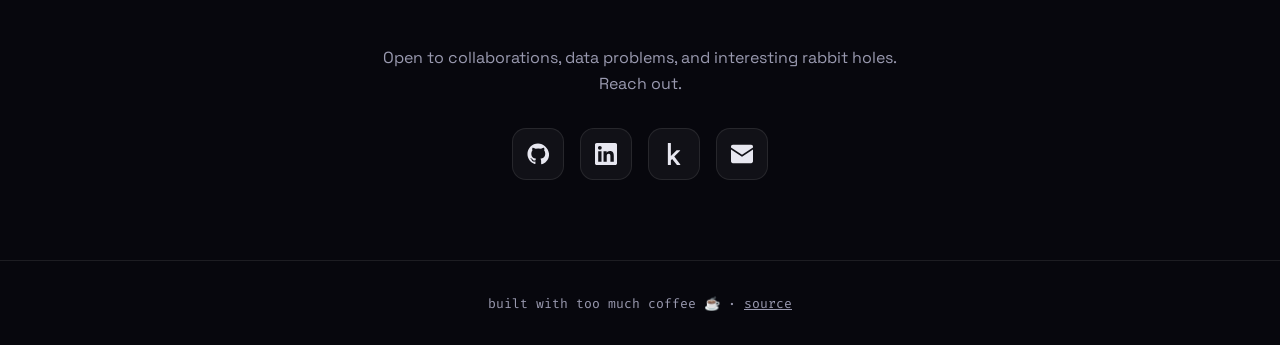
==== commit 8befe814: "Enlarge avatar, remove ring rotation" ====
--- a/index.html
+++ b/index.html
@@ -51,11 +51,10 @@
 
 /* hero */
 .hero{min-height:100vh; display:flex; flex-direction:column; justify-content:center; gap:1.3rem}
-.avatar{width:clamp(110px,16vw,150px); aspect-ratio:1; border-radius:50%; padding:4px;
+.avatar{width:clamp(180px,26vw,260px); aspect-ratio:1; border-radius:50%; padding:5px;
   background:conic-gradient(from 0deg,var(--violet),var(--cyan),var(--magenta),var(--violet));
-  animation:spin 6s linear infinite; box-shadow:0 0 45px rgba(124,92,255,.4); margin-bottom:.4rem}
-.avatar img{width:100%; height:100%; border-radius:50%; object-fit:cover; display:block; border:4px solid var(--bg); animation:float 5s ease-in-out infinite}
-@keyframes spin{to{transform:rotate(360deg)}}
+  box-shadow:0 0 55px rgba(124,92,255,.4); margin-bottom:.4rem}
+.avatar img{width:100%; height:100%; border-radius:50%; object-fit:cover; display:block; border:5px solid var(--bg); animation:float 5s ease-in-out infinite}
 @keyframes float{50%{transform:translateY(-8px)}}
 
 /* stat tiles */
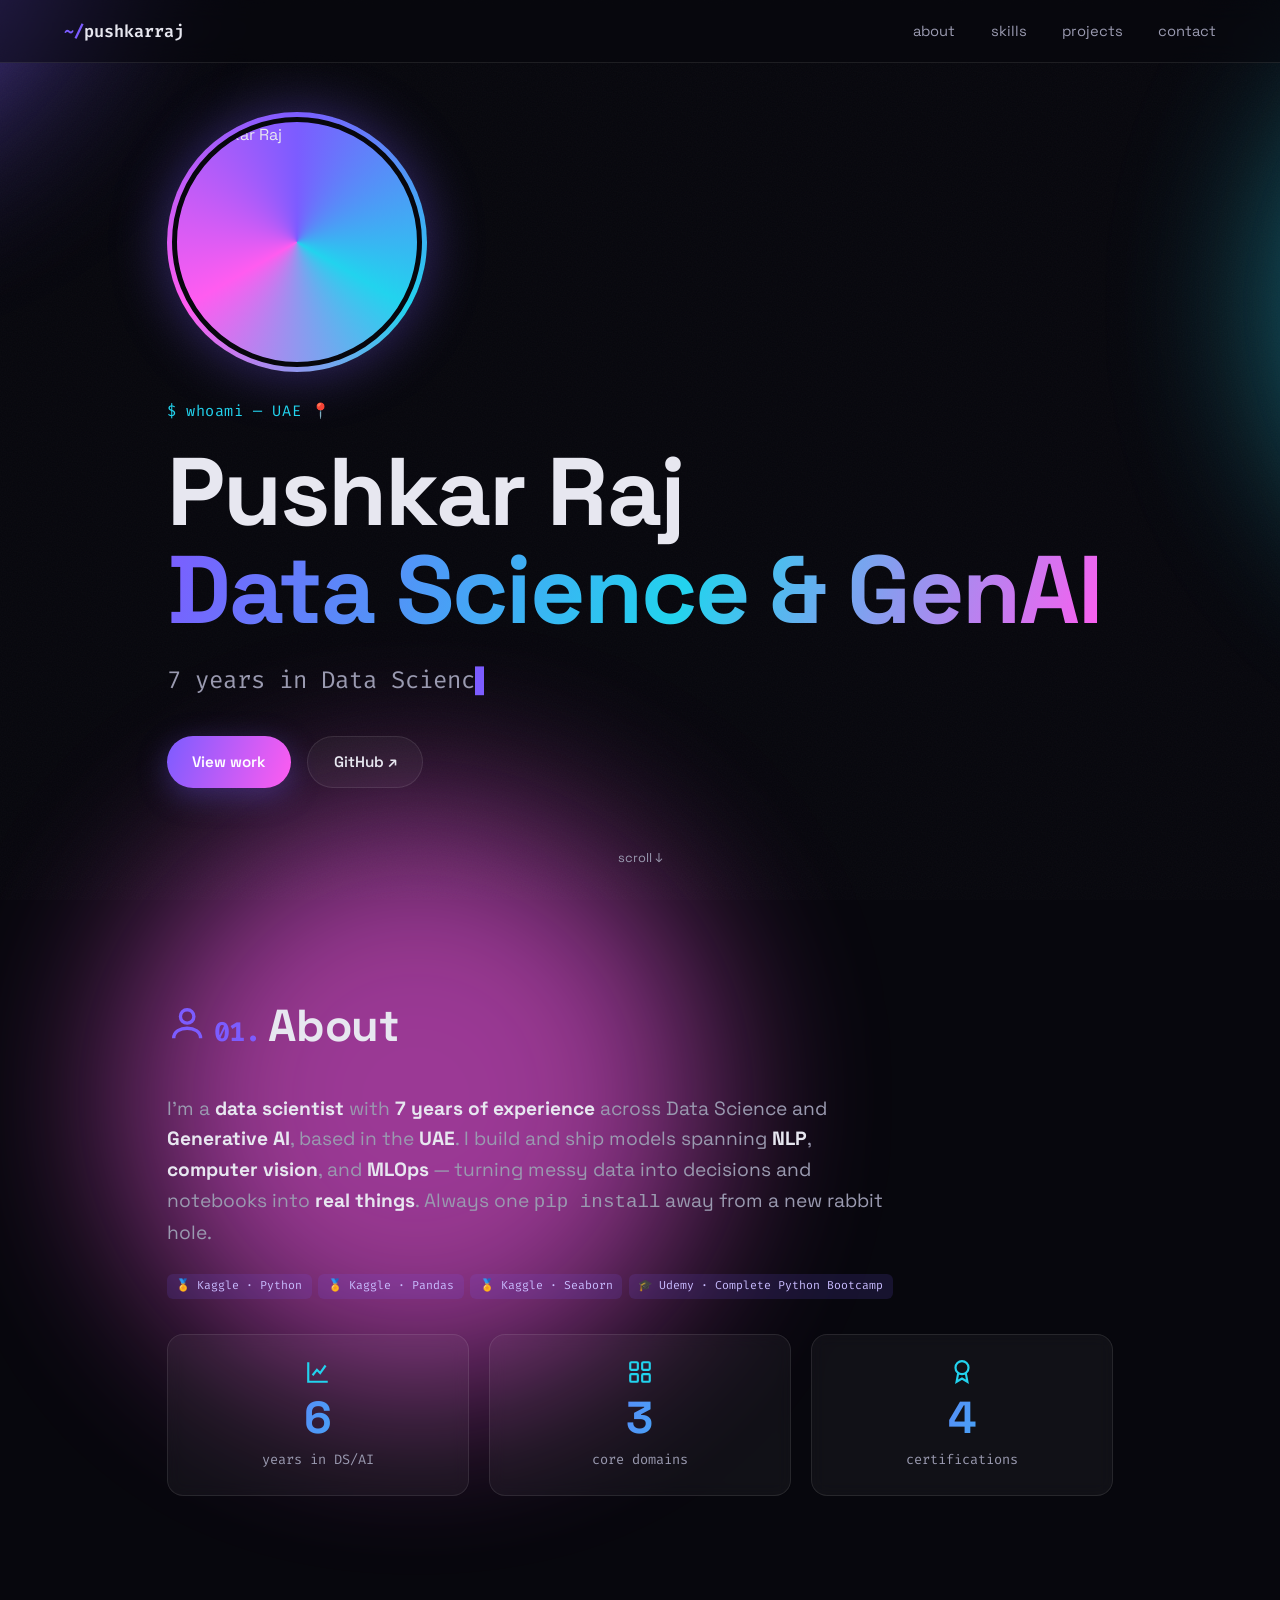
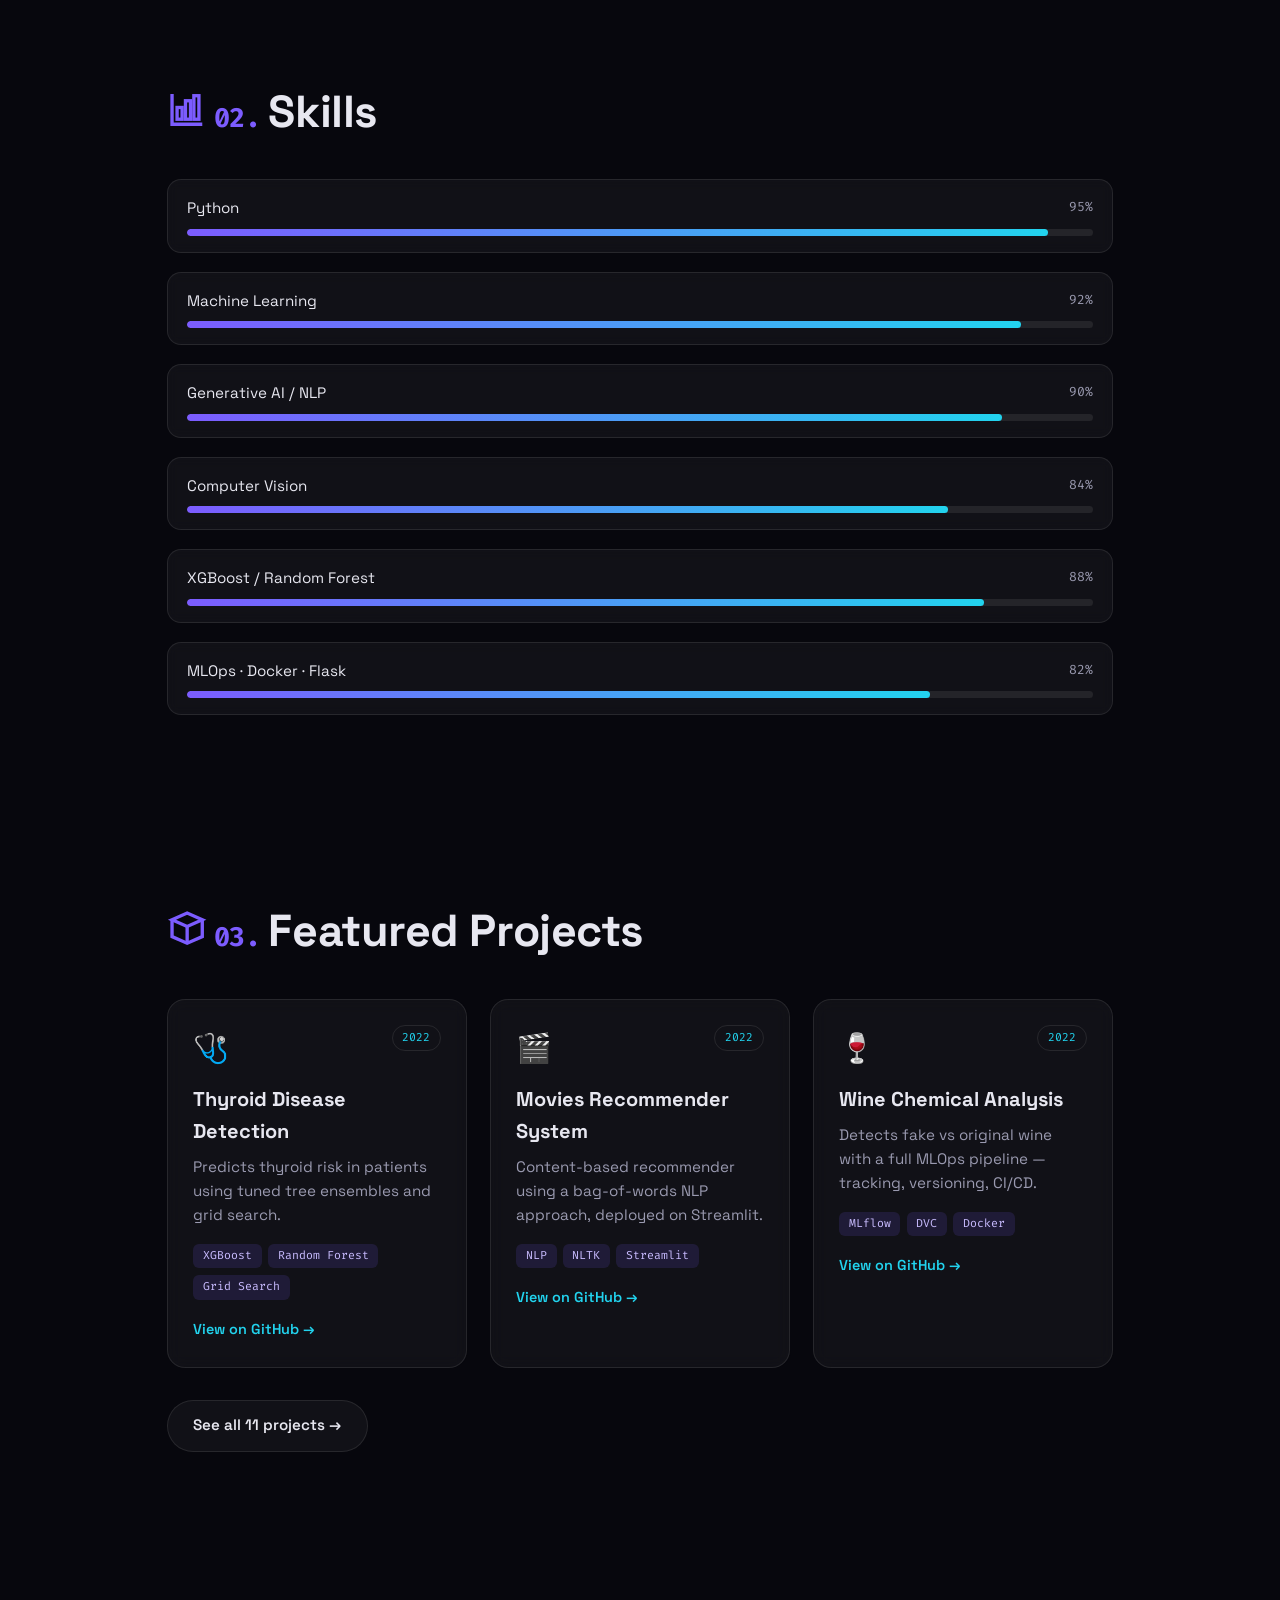
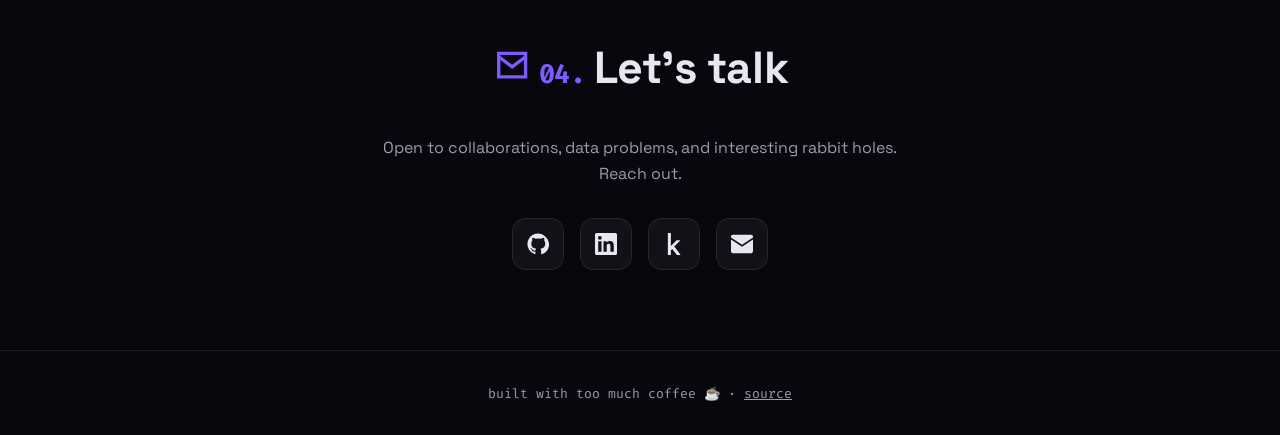
==== commit d5afa150: "Add projects page with 11 real career projects; extract shared style.css" ====
--- a/index.html
+++ b/index.html
@@ -8,116 +8,7 @@
 <link rel="preconnect" href="https://fonts.googleapis.com" />
 <link rel="preconnect" href="https://fonts.gstatic.com" crossorigin />
 <link href="https://fonts.googleapis.com/css2?family=Fira+Code:wght@400;600&family=Space+Grotesk:wght@400;500;600;700&display=swap" rel="stylesheet" />
-<style>
-:root{
-  --bg:#07070d; --fg:#e7e7f0; --muted:#9a9ab0;
-  --violet:#7c5cff; --cyan:#22d3ee; --magenta:#ff5cf0;
-  --card:rgba(255,255,255,.045); --border:rgba(255,255,255,.09);
-}
-*{margin:0;padding:0;box-sizing:border-box}
-html{scroll-behavior:smooth}
-body{
-  font-family:'Space Grotesk',system-ui,sans-serif;
-  background:var(--bg); color:var(--fg);
-  overflow-x:hidden; line-height:1.6; position:relative;
-}
-/* animated mesh gradient bg */
-.mesh{position:fixed; inset:-30%; z-index:-2; filter:blur(90px); opacity:.6}
-.mesh span{position:absolute; width:45vmax; height:45vmax; border-radius:50%; mix-blend-mode:screen; animation:drift 22s ease-in-out infinite}
-.mesh .a{background:var(--violet); top:-10%; left:-5%}
-.mesh .b{background:var(--cyan); top:20%; right:-10%; animation-delay:-7s}
-.mesh .c{background:var(--magenta); bottom:-15%; left:25%; animation-delay:-14s}
-@keyframes drift{0%,100%{transform:translate(0,0) scale(1)}33%{transform:translate(8vw,6vh) scale(1.15)}66%{transform:translate(-6vw,-4vh) scale(.9)}}
-.grain{position:fixed; inset:0; z-index:-1; opacity:.035; pointer-events:none;
-  background-image:url("data:image/svg+xml,%3Csvg xmlns='http://www.w3.org/2000/svg' width='120' height='120'%3E%3Cfilter id='n'%3E%3CfeTurbulence type='fractalNoise' baseFrequency='.8' numOctaves='2'/%3E%3C/filter%3E%3Crect width='100%25' height='100%25' filter='url(%23n)'/%3E%3C/svg%3E")}
-/* cursor glow */
-.glow{position:fixed; width:400px; height:400px; border-radius:50%; pointer-events:none; z-index:0;
-  background:radial-gradient(circle,rgba(124,92,255,.18),transparent 65%); transform:translate(-50%,-50%); transition:opacity .3s; opacity:0}
-
-nav{position:fixed; top:0; left:0; right:0; z-index:50; display:flex; justify-content:space-between; align-items:center;
-  padding:1.1rem clamp(1.2rem,5vw,4rem); backdrop-filter:blur(12px); background:rgba(7,7,13,.5); border-bottom:1px solid var(--border)}
-nav .logo{font-family:'Fira Code',monospace; font-weight:600; font-size:1.05rem}
-nav .logo b{color:var(--violet)}
-nav ul{display:flex; gap:clamp(1rem,3vw,2.2rem); list-style:none}
-nav a{color:var(--muted); text-decoration:none; font-size:.92rem; transition:color .2s; position:relative}
-nav a:hover{color:var(--fg)}
-nav a::after{content:''; position:absolute; left:0; bottom:-4px; width:0; height:2px; background:linear-gradient(90deg,var(--violet),var(--cyan)); transition:width .25s}
-nav a:hover::after{width:100%}
-@media(max-width:600px){nav ul{display:none}}
-
-section{position:relative; z-index:1; padding:clamp(4rem,10vh,7rem) clamp(1.2rem,6vw,5rem); max-width:1100px; margin:0 auto}
-.reveal{opacity:0; transform:translateY(34px); transition:opacity .7s cubic-bezier(.2,.7,.2,1),transform .7s cubic-bezier(.2,.7,.2,1)}
-.reveal.in{opacity:1; transform:none}
-
-/* hero */
-.hero{min-height:100vh; display:flex; flex-direction:column; justify-content:center; gap:1.3rem}
-.avatar{width:clamp(180px,26vw,260px); aspect-ratio:1; border-radius:50%; padding:5px;
-  background:conic-gradient(from 0deg,var(--violet),var(--cyan),var(--magenta),var(--violet));
-  box-shadow:0 0 55px rgba(124,92,255,.4); margin-bottom:.4rem}
-.avatar img{width:100%; height:100%; border-radius:50%; object-fit:cover; display:block; border:5px solid var(--bg); animation:float 5s ease-in-out infinite}
-@keyframes float{50%{transform:translateY(-8px)}}
-
-/* stat tiles */
-.stats{display:grid; grid-template-columns:repeat(auto-fit,minmax(140px,1fr)); gap:1.2rem}
-.stat{background:var(--card); border:1px solid var(--border); border-radius:16px; padding:1.5rem; text-align:center; backdrop-filter:blur(8px); transition:transform .25s,border-color .25s}
-.stat:hover{transform:translateY(-5px); border-color:rgba(124,92,255,.4)}
-.stat .ico{width:26px; height:26px; margin:0 auto .7rem; display:block; fill:none; stroke:var(--cyan); stroke-width:2}
-.stat .num{font-size:clamp(2rem,6vw,2.8rem); font-weight:700; line-height:1;
-  background:linear-gradient(110deg,var(--violet),var(--cyan)); -webkit-background-clip:text; background-clip:text; color:transparent}
-.stat .lbl{color:var(--muted); font-size:.85rem; margin-top:.5rem; font-family:'Fira Code',monospace}
-h2.title .tico{width:.9em; height:.9em; vertical-align:-.05em; margin-right:.15em; fill:none; stroke:var(--violet); stroke-width:2}
-.hero .tag{font-family:'Fira Code',monospace; color:var(--cyan); font-size:.95rem; letter-spacing:.04em}
-.hero h1{font-size:clamp(2.6rem,9vw,6rem); font-weight:700; line-height:1.02; letter-spacing:-.02em}
-.hero h1 .grad{background:linear-gradient(110deg,var(--violet),var(--cyan) 55%,var(--magenta)); -webkit-background-clip:text; background-clip:text; color:transparent}
-.hero .typed{font-family:'Fira Code',monospace; font-size:clamp(1rem,3vw,1.5rem); color:var(--muted); min-height:1.6em}
-.hero .typed .cur{color:var(--violet); animation:blink 1s step-end infinite}
-@keyframes blink{50%{opacity:0}}
-.hero .cta{display:flex; gap:1rem; margin-top:1rem; flex-wrap:wrap}
-.btn{padding:.8rem 1.6rem; border-radius:999px; font-weight:600; font-size:.95rem; text-decoration:none; transition:transform .2s,box-shadow .2s; display:inline-flex; align-items:center; gap:.5rem}
-.btn.primary{background:linear-gradient(110deg,var(--violet),var(--magenta)); color:#fff; box-shadow:0 8px 30px rgba(124,92,255,.35)}
-.btn.ghost{border:1px solid var(--border); color:var(--fg); background:var(--card)}
-.btn:hover{transform:translateY(-3px)}
-.scroll-hint{position:absolute; bottom:2rem; left:50%; transform:translateX(-50%); color:var(--muted); font-size:.8rem; animation:bob 2s ease-in-out infinite}
-@keyframes bob{50%{transform:translate(-50%,8px)}}
-
-h2.title{font-size:clamp(1.8rem,5vw,2.8rem); font-weight:700; margin-bottom:2rem; letter-spacing:-.01em}
-h2.title span{color:var(--violet); font-family:'Fira Code',monospace; font-size:.6em; margin-right:.5rem}
-
-.about p{color:var(--muted); font-size:clamp(1rem,2.4vw,1.2rem); max-width:720px}
-.about p b{color:var(--fg)}
-
-/* skills */
-.skills-grid{display:grid; gap:1.2rem}
-.skill{background:var(--card); border:1px solid var(--border); border-radius:14px; padding:1rem 1.2rem; backdrop-filter:blur(6px)}
-.skill .row{display:flex; justify-content:space-between; margin-bottom:.5rem; font-size:.95rem}
-.skill .row span:last-child{color:var(--muted); font-family:'Fira Code',monospace; font-size:.82rem}
-.bar{height:7px; border-radius:999px; background:rgba(255,255,255,.08); overflow:hidden}
-.bar i{display:block; height:100%; width:0; border-radius:999px; background:linear-gradient(90deg,var(--violet),var(--cyan)); transition:width 1.1s cubic-bezier(.2,.7,.2,1)}
-
-/* projects */
-.cards{display:grid; grid-template-columns:repeat(auto-fit,minmax(280px,1fr)); gap:1.4rem}
-.card{background:var(--card); border:1px solid var(--border); border-radius:18px; padding:1.6rem; backdrop-filter:blur(8px);
-  transition:transform .25s,box-shadow .25s,border-color .25s; transform-style:preserve-3d; position:relative; overflow:hidden}
-.card::before{content:''; position:absolute; inset:0; background:radial-gradient(400px circle at var(--mx,50%) var(--my,50%),rgba(124,92,255,.12),transparent 40%); opacity:0; transition:opacity .3s}
-.card:hover::before{opacity:1}
-.card:hover{transform:translateY(-6px); border-color:rgba(124,92,255,.4); box-shadow:0 20px 50px rgba(0,0,0,.4)}
-.card .emoji{font-size:1.8rem; margin-bottom:.7rem}
-.card h3{font-size:1.25rem; margin-bottom:.5rem}
-.card p{color:var(--muted); font-size:.95rem; margin-bottom:1rem}
-.card .stack{display:flex; flex-wrap:wrap; gap:.4rem; margin-bottom:1rem}
-.card .stack span{font-family:'Fira Code',monospace; font-size:.72rem; padding:.2rem .6rem; border-radius:6px; background:rgba(124,92,255,.14); color:#c9bcff}
-.card a{color:var(--cyan); text-decoration:none; font-size:.9rem; font-weight:600}
-.card a:hover{text-decoration:underline}
-
-/* contact */
-.contact{text-align:center; padding-bottom:5rem}
-.contact p{color:var(--muted); margin-bottom:2rem; max-width:520px; margin-inline:auto}
-.socials{display:flex; justify-content:center; gap:1rem; flex-wrap:wrap}
-.socials a{width:52px; height:52px; display:grid; place-items:center; border-radius:14px; background:var(--card); border:1px solid var(--border); transition:transform .2s,border-color .2s,background .2s}
-.socials a:hover{transform:translateY(-4px); border-color:var(--violet); background:rgba(124,92,255,.12)}
-.socials svg{width:22px; height:22px; fill:var(--fg)}
-footer{text-align:center; padding:2rem; color:var(--muted); font-family:'Fira Code',monospace; font-size:.82rem; border-top:1px solid var(--border); position:relative; z-index:1}
-</style>
+<link rel="stylesheet" href="style.css" />
 </head>
 <body>
 <div class="mesh"><span class="a"></span><span class="b"></span><span class="c"></span></div>
@@ -125,11 +16,11 @@
 <div class="glow" id="glow"></div>
 
 <nav>
-  <div class="logo"><b>~/</b>pushkarraj</div>
+  <a class="logo" href="index.html"><b>~/</b>pushkarraj</a>
   <ul>
     <li><a href="#about">about</a></li>
     <li><a href="#skills">skills</a></li>
-    <li><a href="#projects">projects</a></li>
+    <li><a href="projects.html">projects</a></li>
     <li><a href="#contact">contact</a></li>
   </ul>
 </nav>
@@ -174,8 +65,9 @@
 </section>
 
 <section class="projects reveal" id="projects">
-  <h2 class="title"><svg class="tico" viewBox="0 0 24 24"><path d="M3 7l9-4 9 4-9 4-9-4z"/><path d="M3 7v10l9 4 9-4V7"/><path d="M12 11v10"/></svg><span>03.</span>Projects</h2>
+  <h2 class="title"><svg class="tico" viewBox="0 0 24 24"><path d="M3 7l9-4 9 4-9 4-9-4z"/><path d="M3 7v10l9 4 9-4V7"/><path d="M12 11v10"/></svg><span>03.</span>Featured Projects</h2>
   <div class="cards" id="cards"></div>
+  <div style="margin-top:2rem"><a class="btn ghost" href="projects.html">See all 11 projects →</a></div>
 </section>
 
 <section class="contact reveal" id="contact">
@@ -208,14 +100,15 @@
 document.getElementById('skills-grid').innerHTML = skills.map(([n,v])=>
   `<div class="skill"><div class="row"><span>${n}</span><span>${v}%</span></div><div class="bar"><i data-w="${v}"></i></div></div>`).join('');
 
-// projects
+// featured projects (full list on projects.html)
 const projects=[
-  {e:"🍷",t:"Wine Quality Predictor",d:"ML model predicting wine quality from physicochemical features. Deployed as a web app.",s:["Python","scikit-learn","Flask"],l:"https://github.com/pushkarraj"},
-  {e:"🤖",t:"Generative AI Experiments",d:"LLM & NLP builds — text generation, retrieval, and pipelines that turn language into product.",s:["GenAI","NLP","Python"],l:"https://github.com/pushkarraj"},
-  {e:"👁️",t:"Computer Vision Suite",d:"Vision models for detection & classification, packaged with MLOps for real deployment.",s:["Computer Vision","Docker","MLOps"],l:"https://github.com/pushkarraj"}
+  {e:"🩺",y:"2022",t:"Thyroid Disease Detection",d:"Predicts thyroid risk in patients using tuned tree ensembles and grid search.",s:["XGBoost","Random Forest","Grid Search"],l:"https://github.com/pushkarraj"},
+  {e:"🎬",y:"2022",t:"Movies Recommender System",d:"Content-based recommender using a bag-of-words NLP approach, deployed on Streamlit.",s:["NLP","NLTK","Streamlit"],l:"https://github.com/pushkarraj"},
+  {e:"🍷",y:"2022",t:"Wine Chemical Analysis",d:"Detects fake vs original wine with a full MLOps pipeline — tracking, versioning, CI/CD.",s:["MLflow","DVC","Docker"],l:"https://github.com/pushkarraj"}
 ];
 document.getElementById('cards').innerHTML = projects.map(p=>
-  `<div class="card"><div class="emoji">${p.e}</div><h3>${p.t}</h3><p>${p.d}</p>
+  `<div class="card"><div class="top"><div class="emoji">${p.e}</div><div class="year">${p.y}</div></div>
+   <h3>${p.t}</h3><p>${p.d}</p>
    <div class="stack">${p.s.map(x=>`<span>${x}</span>`).join('')}</div>
    <a href="${p.l}" target="_blank" rel="noreferrer">View on GitHub →</a></div>`).join('');
 
--- a/style.css
+++ b/style.css
@@ -0,0 +1,122 @@
+:root{
+  --bg:#07070d; --fg:#e7e7f0; --muted:#9a9ab0;
+  --violet:#7c5cff; --cyan:#22d3ee; --magenta:#ff5cf0;
+  --card:rgba(255,255,255,.045); --border:rgba(255,255,255,.09);
+}
+*{margin:0;padding:0;box-sizing:border-box}
+html{scroll-behavior:smooth}
+body{
+  font-family:'Space Grotesk',system-ui,sans-serif;
+  background:var(--bg); color:var(--fg);
+  overflow-x:hidden; line-height:1.6; position:relative;
+}
+/* animated mesh gradient bg */
+.mesh{position:fixed; inset:-30%; z-index:-2; filter:blur(90px); opacity:.6}
+.mesh span{position:absolute; width:45vmax; height:45vmax; border-radius:50%; mix-blend-mode:screen; animation:drift 22s ease-in-out infinite}
+.mesh .a{background:var(--violet); top:-10%; left:-5%}
+.mesh .b{background:var(--cyan); top:20%; right:-10%; animation-delay:-7s}
+.mesh .c{background:var(--magenta); bottom:-15%; left:25%; animation-delay:-14s}
+@keyframes drift{0%,100%{transform:translate(0,0) scale(1)}33%{transform:translate(8vw,6vh) scale(1.15)}66%{transform:translate(-6vw,-4vh) scale(.9)}}
+.grain{position:fixed; inset:0; z-index:-1; opacity:.035; pointer-events:none;
+  background-image:url("data:image/svg+xml,%3Csvg xmlns='http://www.w3.org/2000/svg' width='120' height='120'%3E%3Cfilter id='n'%3E%3CfeTurbulence type='fractalNoise' baseFrequency='.8' numOctaves='2'/%3E%3C/filter%3E%3Crect width='100%25' height='100%25' filter='url(%23n)'/%3E%3C/svg%3E")}
+/* cursor glow */
+.glow{position:fixed; width:400px; height:400px; border-radius:50%; pointer-events:none; z-index:0;
+  background:radial-gradient(circle,rgba(124,92,255,.18),transparent 65%); transform:translate(-50%,-50%); transition:opacity .3s; opacity:0}
+
+nav{position:fixed; top:0; left:0; right:0; z-index:50; display:flex; justify-content:space-between; align-items:center;
+  padding:1.1rem clamp(1.2rem,5vw,4rem); backdrop-filter:blur(12px); background:rgba(7,7,13,.5); border-bottom:1px solid var(--border)}
+nav .logo{font-family:'Fira Code',monospace; font-weight:600; font-size:1.05rem; text-decoration:none; color:var(--fg)}
+nav .logo b{color:var(--violet)}
+nav ul{display:flex; gap:clamp(1rem,3vw,2.2rem); list-style:none}
+nav a{color:var(--muted); text-decoration:none; font-size:.92rem; transition:color .2s; position:relative}
+nav a:hover,nav a.active{color:var(--fg)}
+nav a::after{content:''; position:absolute; left:0; bottom:-4px; width:0; height:2px; background:linear-gradient(90deg,var(--violet),var(--cyan)); transition:width .25s}
+nav a:hover::after,nav a.active::after{width:100%}
+@media(max-width:600px){nav ul{gap:1rem}}
+
+section{position:relative; z-index:1; padding:clamp(4rem,10vh,7rem) clamp(1.2rem,6vw,5rem); max-width:1100px; margin:0 auto}
+.reveal{opacity:0; transform:translateY(34px); transition:opacity .7s cubic-bezier(.2,.7,.2,1),transform .7s cubic-bezier(.2,.7,.2,1)}
+.reveal.in{opacity:1; transform:none}
+
+/* hero */
+.hero{min-height:100vh; display:flex; flex-direction:column; justify-content:center; gap:1.3rem}
+.avatar{width:clamp(180px,26vw,260px); aspect-ratio:1; border-radius:50%; padding:5px;
+  background:conic-gradient(from 0deg,var(--violet),var(--cyan),var(--magenta),var(--violet));
+  box-shadow:0 0 55px rgba(124,92,255,.4); margin-bottom:.4rem}
+.avatar img{width:100%; height:100%; border-radius:50%; object-fit:cover; display:block; border:5px solid var(--bg); animation:float 5s ease-in-out infinite}
+@keyframes float{50%{transform:translateY(-8px)}}
+
+/* stat tiles */
+.stats{display:grid; grid-template-columns:repeat(auto-fit,minmax(140px,1fr)); gap:1.2rem}
+.stat{background:var(--card); border:1px solid var(--border); border-radius:16px; padding:1.5rem; text-align:center; backdrop-filter:blur(8px); transition:transform .25s,border-color .25s}
+.stat:hover{transform:translateY(-5px); border-color:rgba(124,92,255,.4)}
+.stat .ico{width:26px; height:26px; margin:0 auto .7rem; display:block; fill:none; stroke:var(--cyan); stroke-width:2}
+.stat .num{font-size:clamp(2rem,6vw,2.8rem); font-weight:700; line-height:1;
+  background:linear-gradient(110deg,var(--violet),var(--cyan)); -webkit-background-clip:text; background-clip:text; color:transparent}
+.stat .lbl{color:var(--muted); font-size:.85rem; margin-top:.5rem; font-family:'Fira Code',monospace}
+h2.title .tico{width:.9em; height:.9em; vertical-align:-.05em; margin-right:.15em; fill:none; stroke:var(--violet); stroke-width:2}
+.hero .tag{font-family:'Fira Code',monospace; color:var(--cyan); font-size:.95rem; letter-spacing:.04em}
+.hero h1{font-size:clamp(2.6rem,9vw,6rem); font-weight:700; line-height:1.02; letter-spacing:-.02em}
+.hero h1 .grad{background:linear-gradient(110deg,var(--violet),var(--cyan) 55%,var(--magenta)); -webkit-background-clip:text; background-clip:text; color:transparent}
+.hero .typed{font-family:'Fira Code',monospace; font-size:clamp(1rem,3vw,1.5rem); color:var(--muted); min-height:1.6em}
+.hero .typed .cur{color:var(--violet); animation:blink 1s step-end infinite}
+@keyframes blink{50%{opacity:0}}
+.hero .cta{display:flex; gap:1rem; margin-top:1rem; flex-wrap:wrap}
+.btn{padding:.8rem 1.6rem; border-radius:999px; font-weight:600; font-size:.95rem; text-decoration:none; transition:transform .2s,box-shadow .2s; display:inline-flex; align-items:center; gap:.5rem}
+.btn.primary{background:linear-gradient(110deg,var(--violet),var(--magenta)); color:#fff; box-shadow:0 8px 30px rgba(124,92,255,.35)}
+.btn.ghost{border:1px solid var(--border); color:var(--fg); background:var(--card)}
+.btn:hover{transform:translateY(-3px)}
+.scroll-hint{position:absolute; bottom:2rem; left:50%; transform:translateX(-50%); color:var(--muted); font-size:.8rem; animation:bob 2s ease-in-out infinite}
+@keyframes bob{50%{transform:translate(-50%,8px)}}
+
+h2.title{font-size:clamp(1.8rem,5vw,2.8rem); font-weight:700; margin-bottom:2rem; letter-spacing:-.01em}
+h2.title span{color:var(--violet); font-family:'Fira Code',monospace; font-size:.6em; margin-right:.5rem}
+
+.about p{color:var(--muted); font-size:clamp(1rem,2.4vw,1.2rem); max-width:720px}
+.about p b{color:var(--fg)}
+.stack{display:flex; flex-wrap:wrap; gap:.4rem}
+.stack span{font-family:'Fira Code',monospace; font-size:.72rem; padding:.2rem .6rem; border-radius:6px; background:rgba(124,92,255,.14); color:#c9bcff}
+
+/* skills */
+.skills-grid{display:grid; gap:1.2rem}
+.skill{background:var(--card); border:1px solid var(--border); border-radius:14px; padding:1rem 1.2rem; backdrop-filter:blur(6px)}
+.skill .row{display:flex; justify-content:space-between; margin-bottom:.5rem; font-size:.95rem}
+.skill .row span:last-child{color:var(--muted); font-family:'Fira Code',monospace; font-size:.82rem}
+.bar{height:7px; border-radius:999px; background:rgba(255,255,255,.08); overflow:hidden}
+.bar i{display:block; height:100%; width:0; border-radius:999px; background:linear-gradient(90deg,var(--violet),var(--cyan)); transition:width 1.1s cubic-bezier(.2,.7,.2,1)}
+
+/* projects */
+.cards{display:grid; grid-template-columns:repeat(auto-fit,minmax(280px,1fr)); gap:1.4rem}
+.card{background:var(--card); border:1px solid var(--border); border-radius:18px; padding:1.6rem; backdrop-filter:blur(8px);
+  transition:transform .25s,box-shadow .25s,border-color .25s; transform-style:preserve-3d; position:relative; overflow:hidden}
+.card::before{content:''; position:absolute; inset:0; background:radial-gradient(400px circle at var(--mx,50%) var(--my,50%),rgba(124,92,255,.12),transparent 40%); opacity:0; transition:opacity .3s}
+.card:hover::before{opacity:1}
+.card:hover{transform:translateY(-6px); border-color:rgba(124,92,255,.4); box-shadow:0 20px 50px rgba(0,0,0,.4)}
+.card .top{display:flex; justify-content:space-between; align-items:flex-start; margin-bottom:.7rem}
+.card .emoji{font-size:1.8rem}
+.card .year{font-family:'Fira Code',monospace; font-size:.72rem; color:var(--cyan); border:1px solid var(--border); border-radius:999px; padding:.15rem .6rem; white-space:nowrap}
+.card h3{font-size:1.25rem; margin-bottom:.5rem}
+.card p{color:var(--muted); font-size:.95rem; margin-bottom:1rem}
+.card .stack{margin-bottom:1rem}
+.card a{color:var(--cyan); text-decoration:none; font-size:.9rem; font-weight:600}
+.card a:hover{text-decoration:underline}
+
+/* page header (subpages) */
+.page-head{padding-top:clamp(7rem,14vh,10rem)}
+.page-head p{color:var(--muted); max-width:640px; margin-top:.6rem}
+
+/* filter pills */
+.filters{display:flex; flex-wrap:wrap; gap:.6rem; margin-bottom:2rem}
+.pill{font-family:'Fira Code',monospace; font-size:.82rem; padding:.4rem 1rem; border-radius:999px; cursor:pointer;
+  background:var(--card); border:1px solid var(--border); color:var(--muted); transition:all .2s}
+.pill:hover{color:var(--fg)}
+.pill.active{color:#fff; background:linear-gradient(110deg,var(--violet),var(--magenta)); border-color:transparent}
+
+/* contact */
+.contact{text-align:center; padding-bottom:5rem}
+.contact p{color:var(--muted); margin-bottom:2rem; max-width:520px; margin-inline:auto}
+.socials{display:flex; justify-content:center; gap:1rem; flex-wrap:wrap}
+.socials a{width:52px; height:52px; display:grid; place-items:center; border-radius:14px; background:var(--card); border:1px solid var(--border); transition:transform .2s,border-color .2s,background .2s}
+.socials a:hover{transform:translateY(-4px); border-color:var(--violet); background:rgba(124,92,255,.12)}
+.socials svg{width:22px; height:22px; fill:var(--fg)}
+footer{text-align:center; padding:2rem; color:var(--muted); font-family:'Fira Code',monospace; font-size:.82rem; border-top:1px solid var(--border); position:relative; z-index:1}
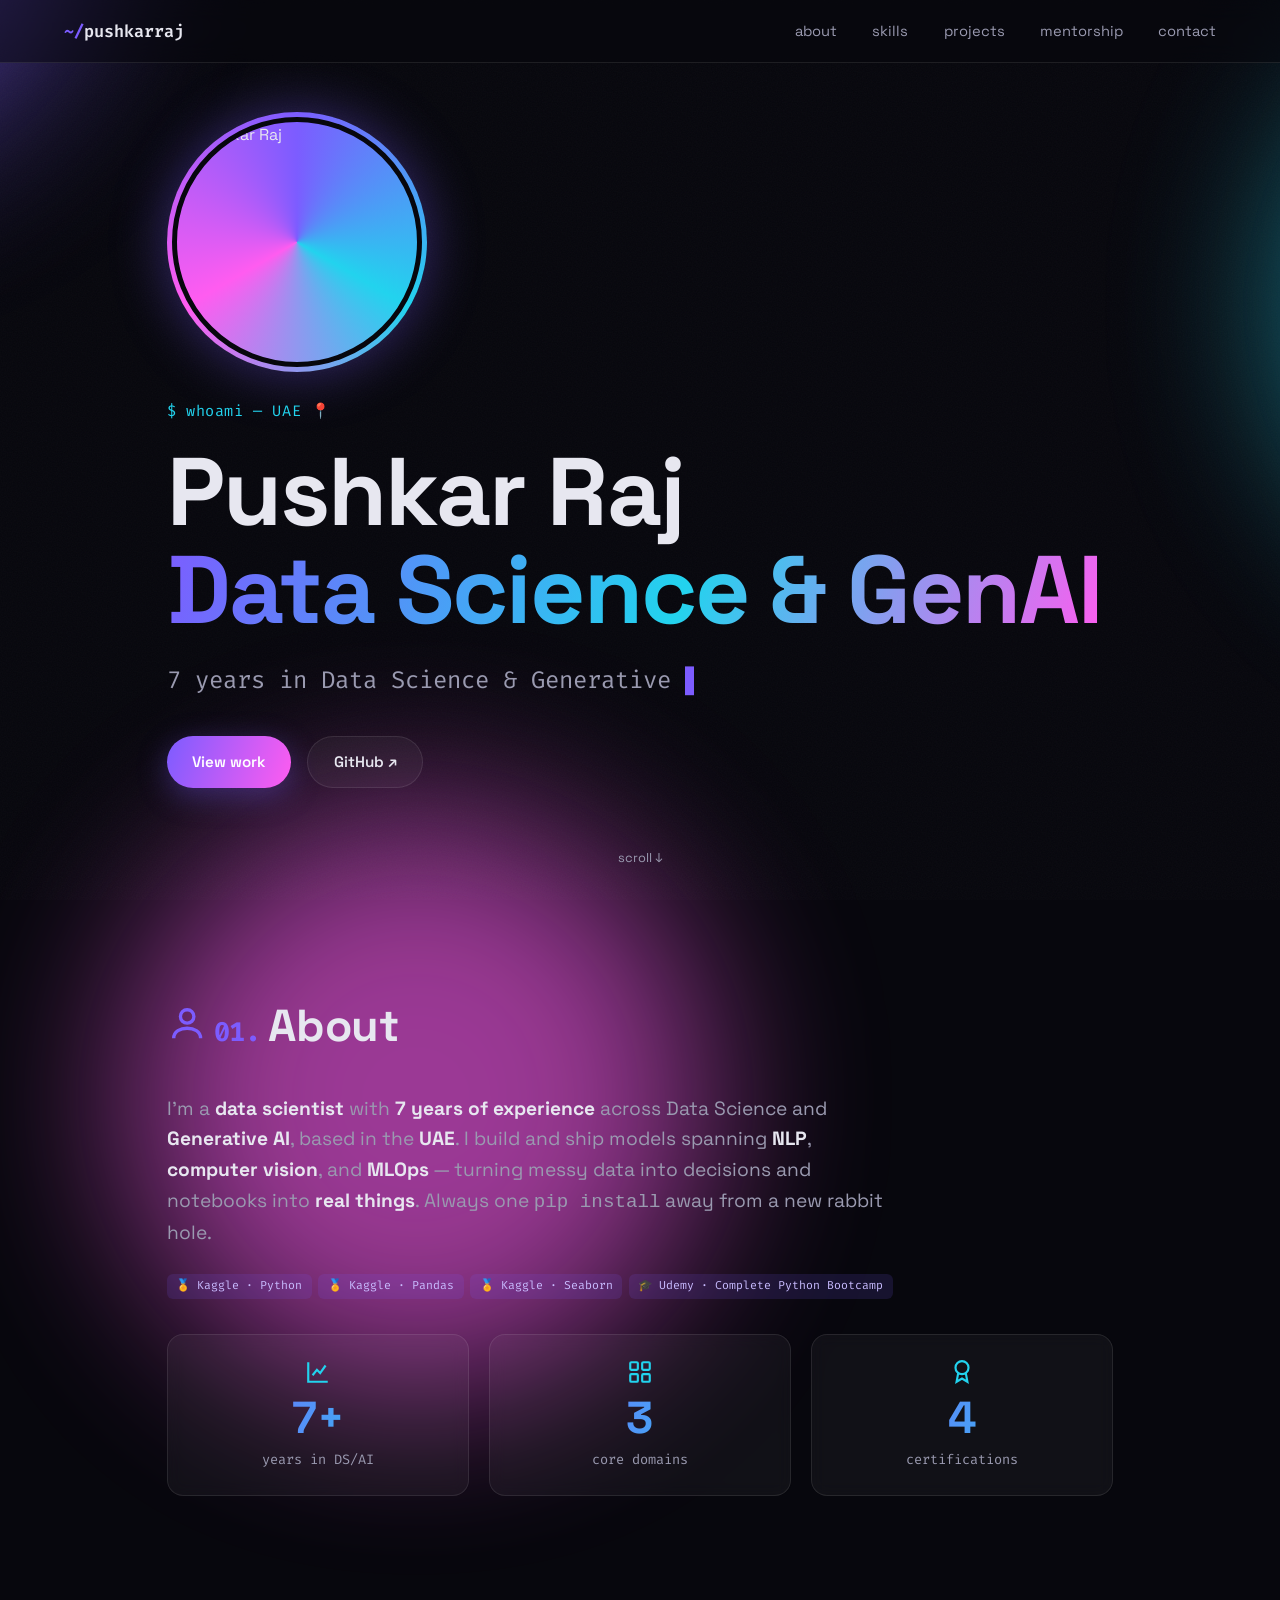
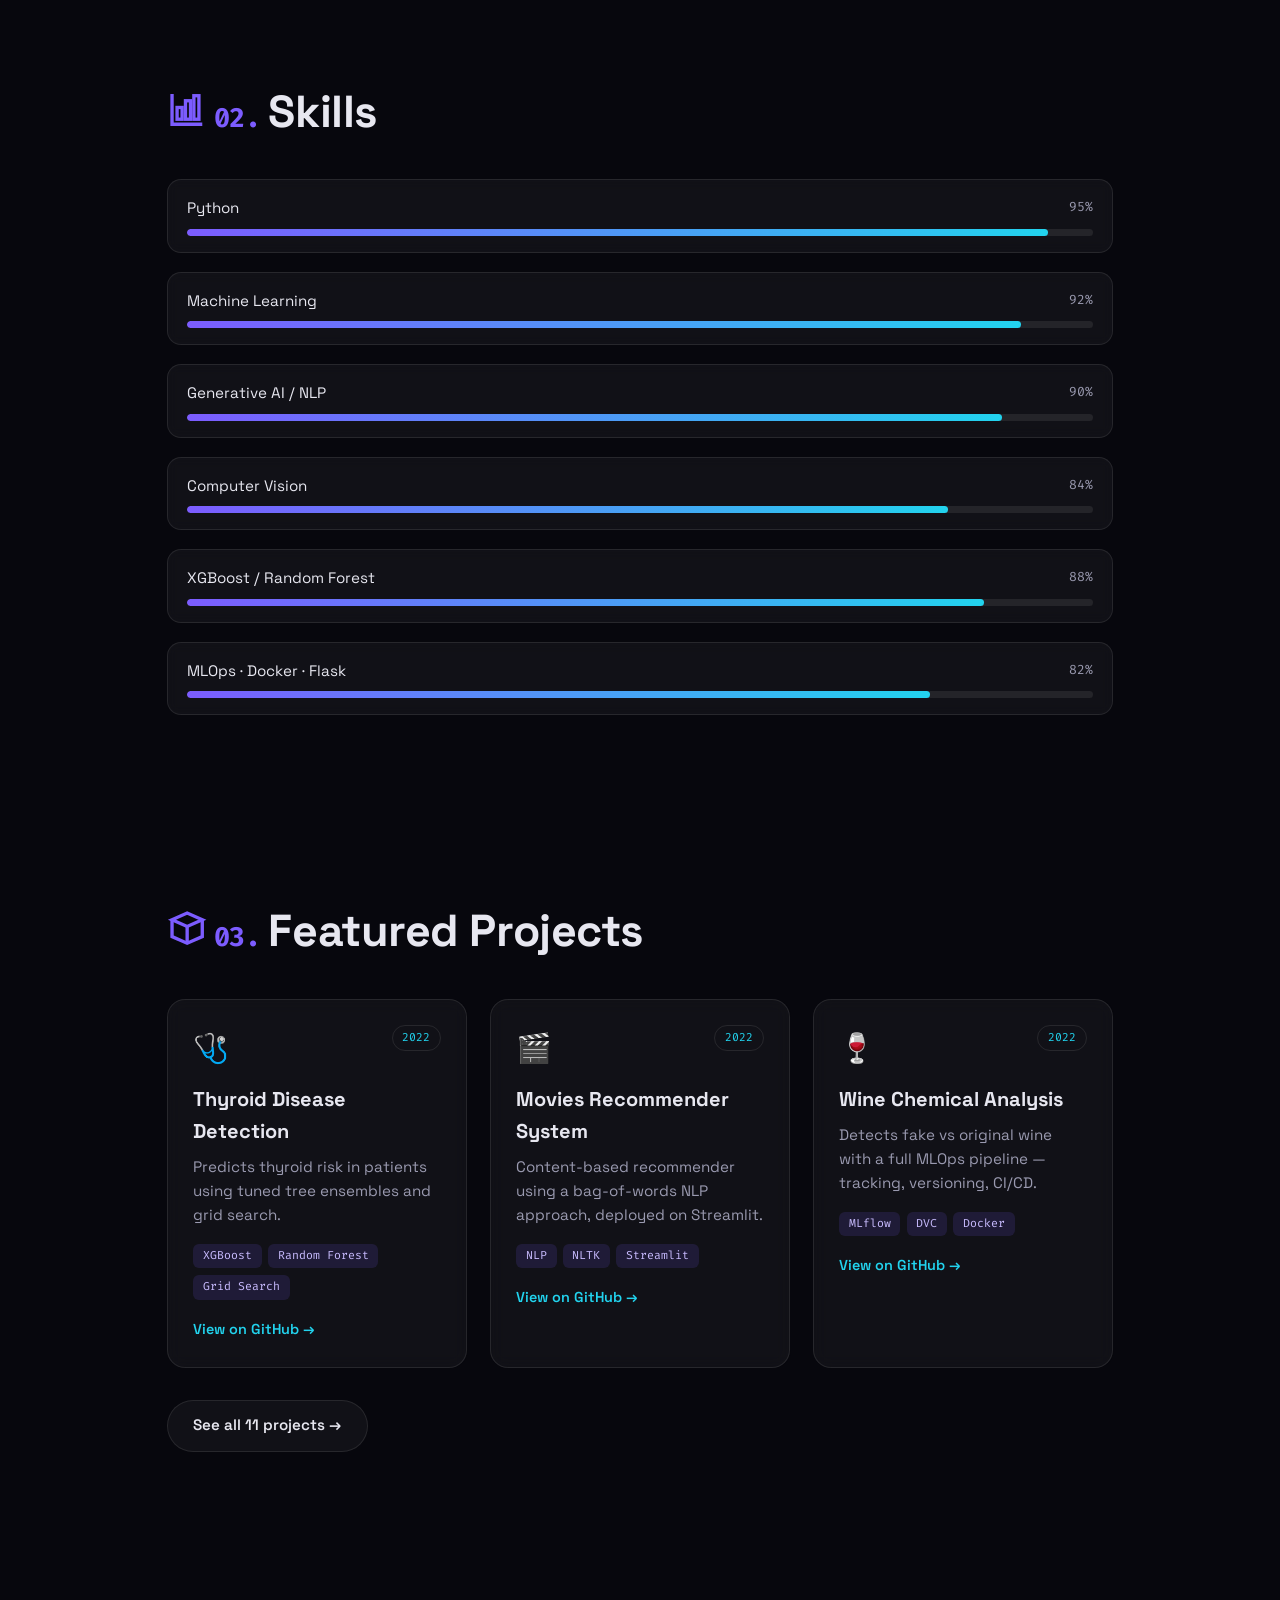
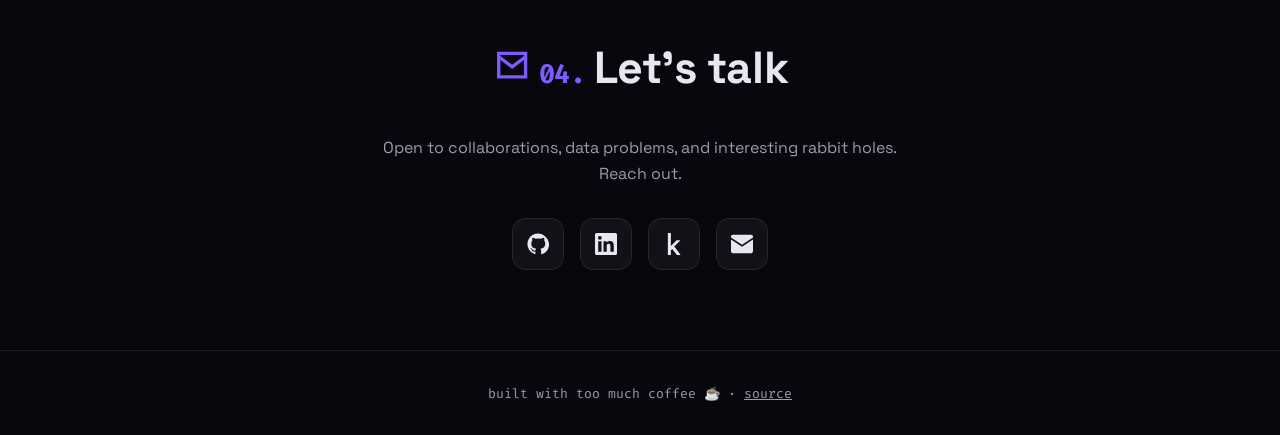
==== commit f3128430: "Add mentorship page: batches, stats, Topmate CTA, testimonials scaffold" ====
--- a/index.html
+++ b/index.html
@@ -21,6 +21,7 @@
     <li><a href="#about">about</a></li>
     <li><a href="#skills">skills</a></li>
     <li><a href="projects.html">projects</a></li>
+    <li><a href="mentorship.html">mentorship</a></li>
     <li><a href="#contact">contact</a></li>
   </ul>
 </nav>
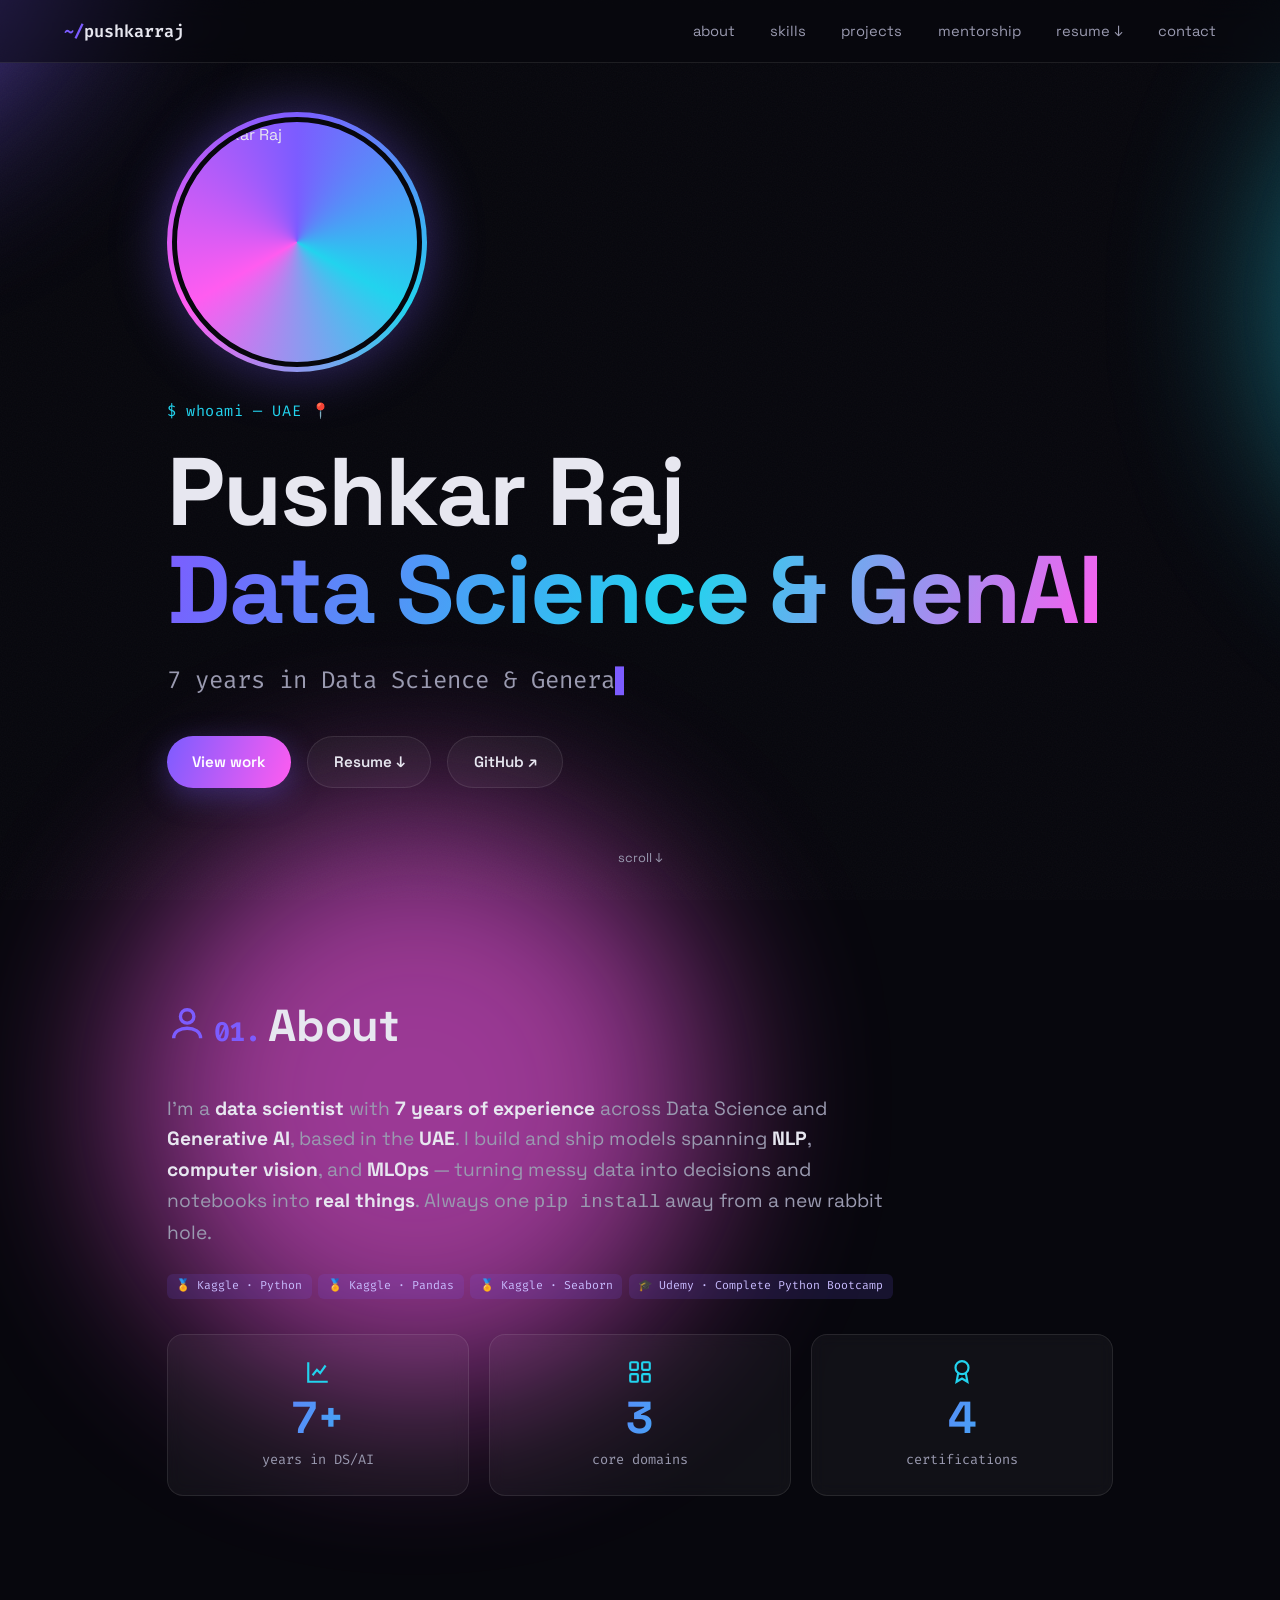
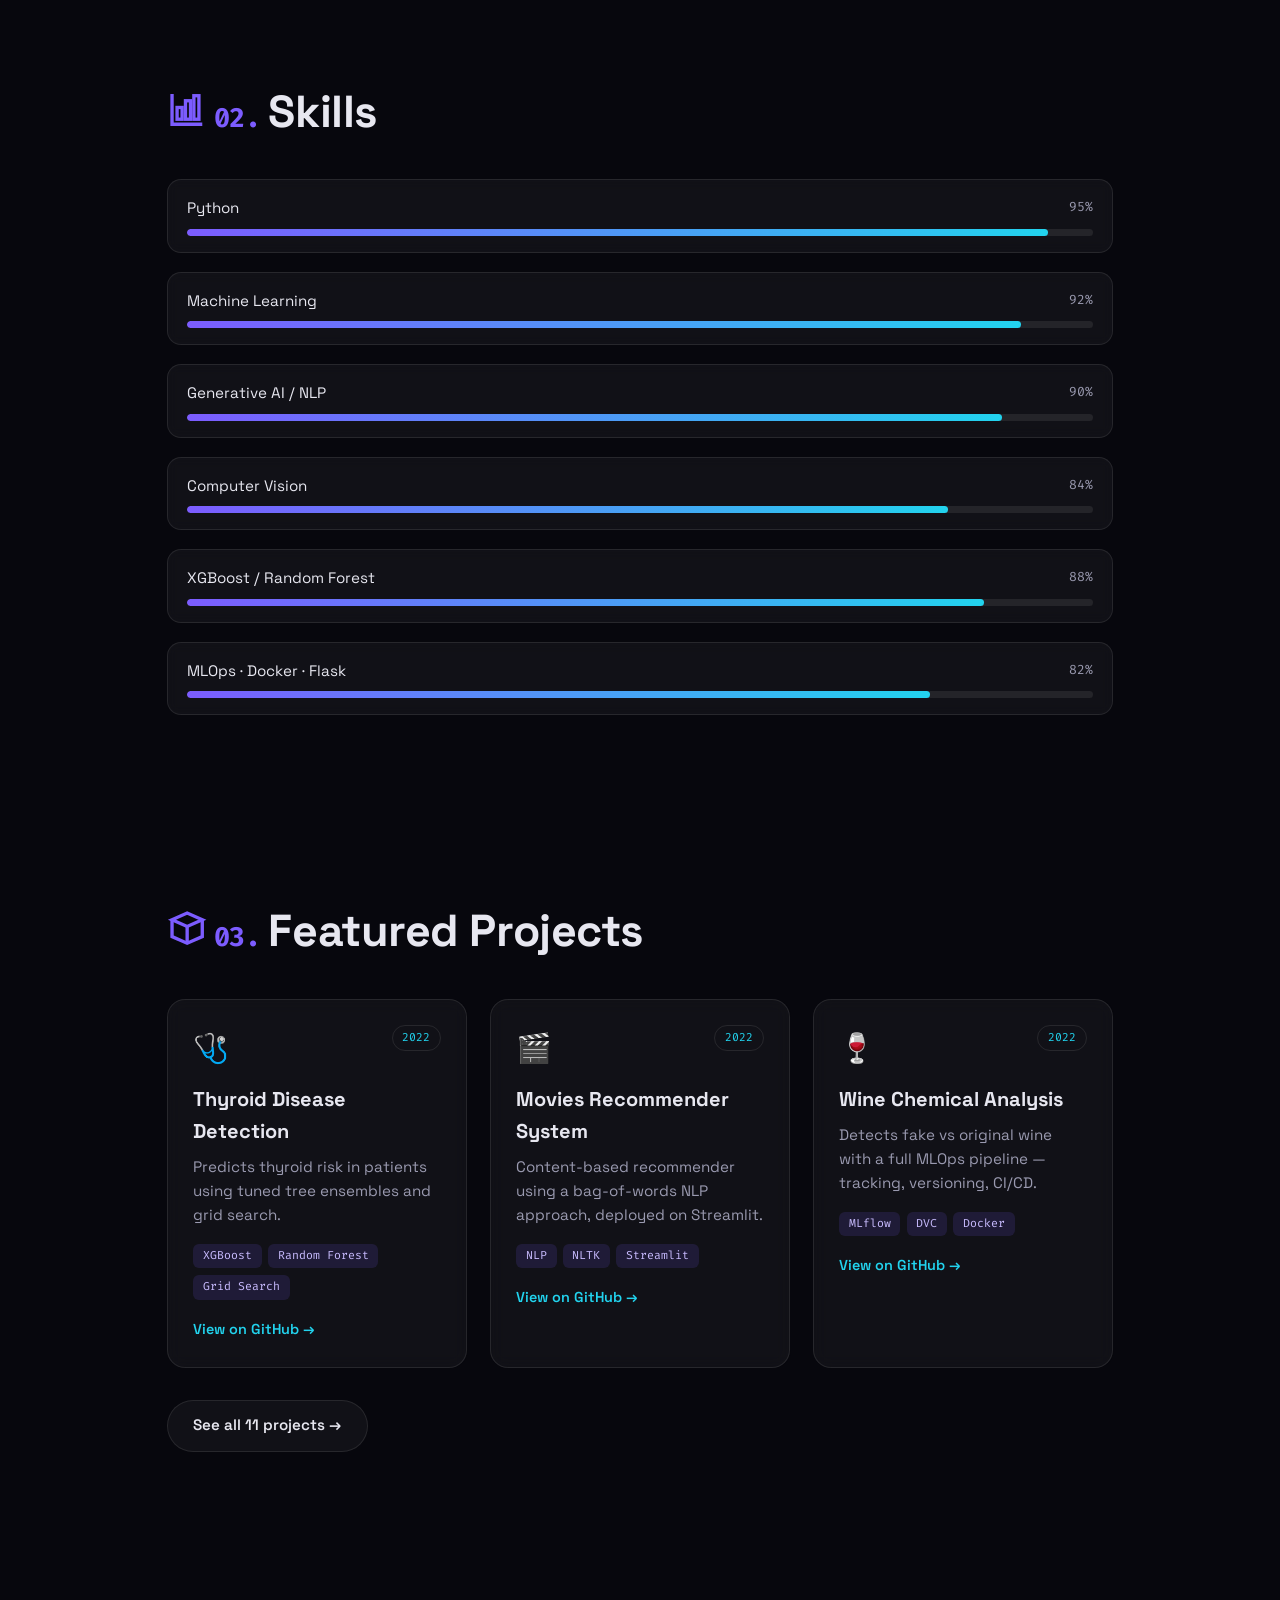
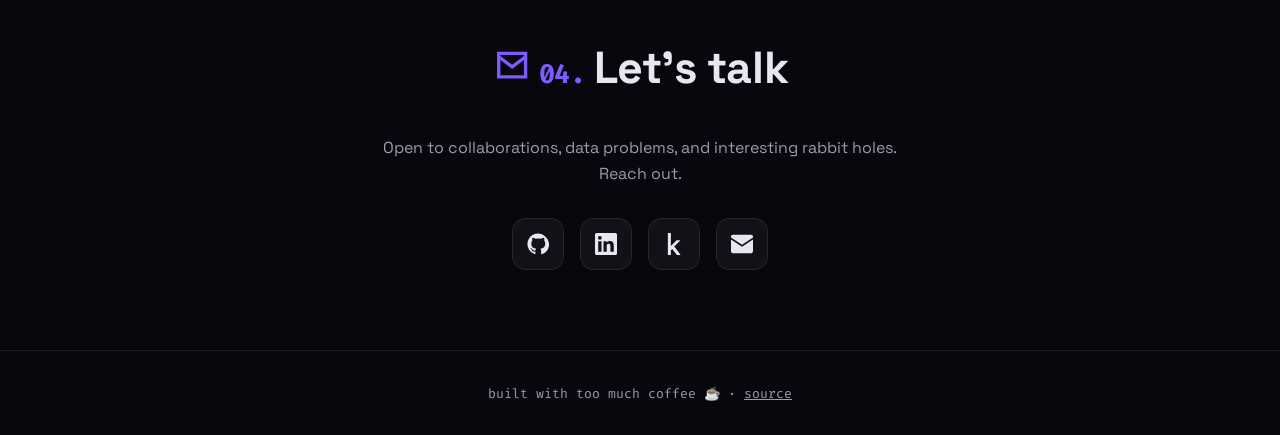
==== commit cea55e42: "Add about page with origin story, timeline, and downloadable resume Co-Authored-By: Claude <noreply@" ====
--- a/index.html
+++ b/index.html
@@ -18,10 +18,11 @@
 <nav>
   <a class="logo" href="index.html"><b>~/</b>pushkarraj</a>
   <ul>
-    <li><a href="#about">about</a></li>
+    <li><a href="about.html">about</a></li>
     <li><a href="#skills">skills</a></li>
     <li><a href="projects.html">projects</a></li>
     <li><a href="mentorship.html">mentorship</a></li>
+    <li><a href="Pushkar_Raj_resume.pdf" download>resume ↓</a></li>
     <li><a href="#contact">contact</a></li>
   </ul>
 </nav>
@@ -33,6 +34,7 @@
   <div class="typed"><span id="typed"></span><span class="cur">▋</span></div>
   <div class="cta">
     <a class="btn primary" href="#projects">View work</a>
+    <a class="btn ghost" href="Pushkar_Raj_resume.pdf" download>Resume ↓</a>
     <a class="btn ghost" href="https://github.com/pushkarraj" target="_blank" rel="noreferrer">GitHub ↗</a>
   </div>
   <div class="scroll-hint">scroll ↓</div>
--- a/style.css
+++ b/style.css
@@ -112,6 +112,28 @@
 .pill:hover{color:var(--fg)}
 .pill.active{color:#fff; background:linear-gradient(110deg,var(--violet),var(--magenta)); border-color:transparent}
 
+/* story prose (about) */
+.story{max-width:760px}
+.story p{color:var(--muted); font-size:clamp(1rem,2.4vw,1.18rem); margin-bottom:1.3rem}
+.story p b{color:var(--fg)}
+.story code{font-family:'Fira Code',monospace; font-size:.85em; background:rgba(124,92,255,.14); color:#c9bcff; padding:.1rem .4rem; border-radius:6px}
+
+/* timeline (about) */
+.timeline{position:relative; margin-left:.5rem}
+.timeline::before{content:''; position:absolute; left:19px; top:8px; bottom:8px; width:2px;
+  background:linear-gradient(180deg,var(--violet),var(--cyan),var(--magenta))}
+.tl-item{position:relative; display:flex; gap:1.3rem; padding-bottom:2rem}
+.tl-item:last-child{padding-bottom:0}
+.tl-dot{flex:0 0 40px; width:40px; height:40px; border-radius:50%; display:grid; place-items:center; font-size:1.1rem;
+  background:var(--card); border:1px solid var(--border); backdrop-filter:blur(6px); z-index:1}
+.tl-body{flex:1; background:var(--card); border:1px solid var(--border); border-radius:16px; padding:1.2rem 1.4rem;
+  backdrop-filter:blur(8px); transition:transform .25s,border-color .25s}
+.tl-body:hover{transform:translateX(5px); border-color:rgba(124,92,255,.4)}
+.tl-when{font-family:'Fira Code',monospace; font-size:.75rem; color:var(--cyan); margin-bottom:.3rem}
+.tl-body h3{font-size:1.2rem; margin-bottom:.4rem}
+.tl-body p{color:var(--muted); font-size:.95rem; margin-bottom:.8rem}
+.tl-body .stack{margin-bottom:0}
+
 /* contact */
 .contact{text-align:center; padding-bottom:5rem}
 .contact p{color:var(--muted); margin-bottom:2rem; max-width:520px; margin-inline:auto}
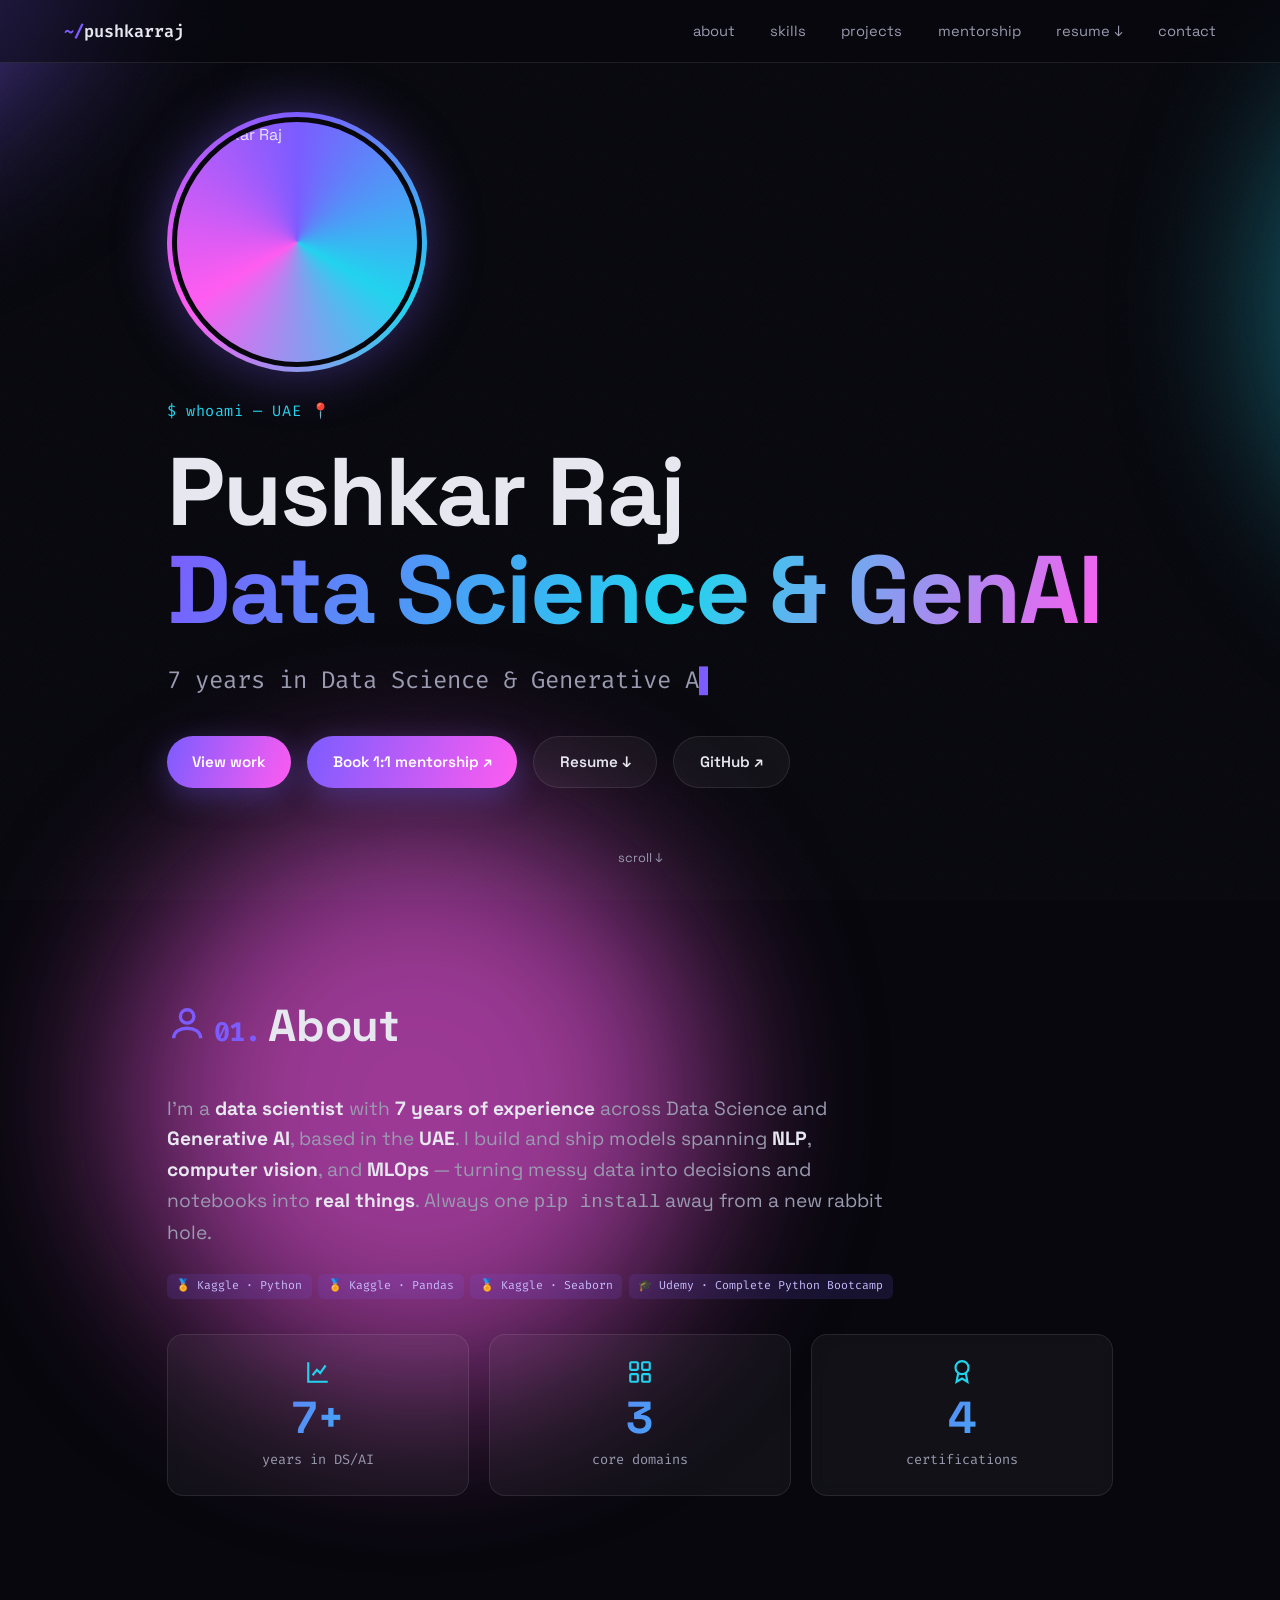
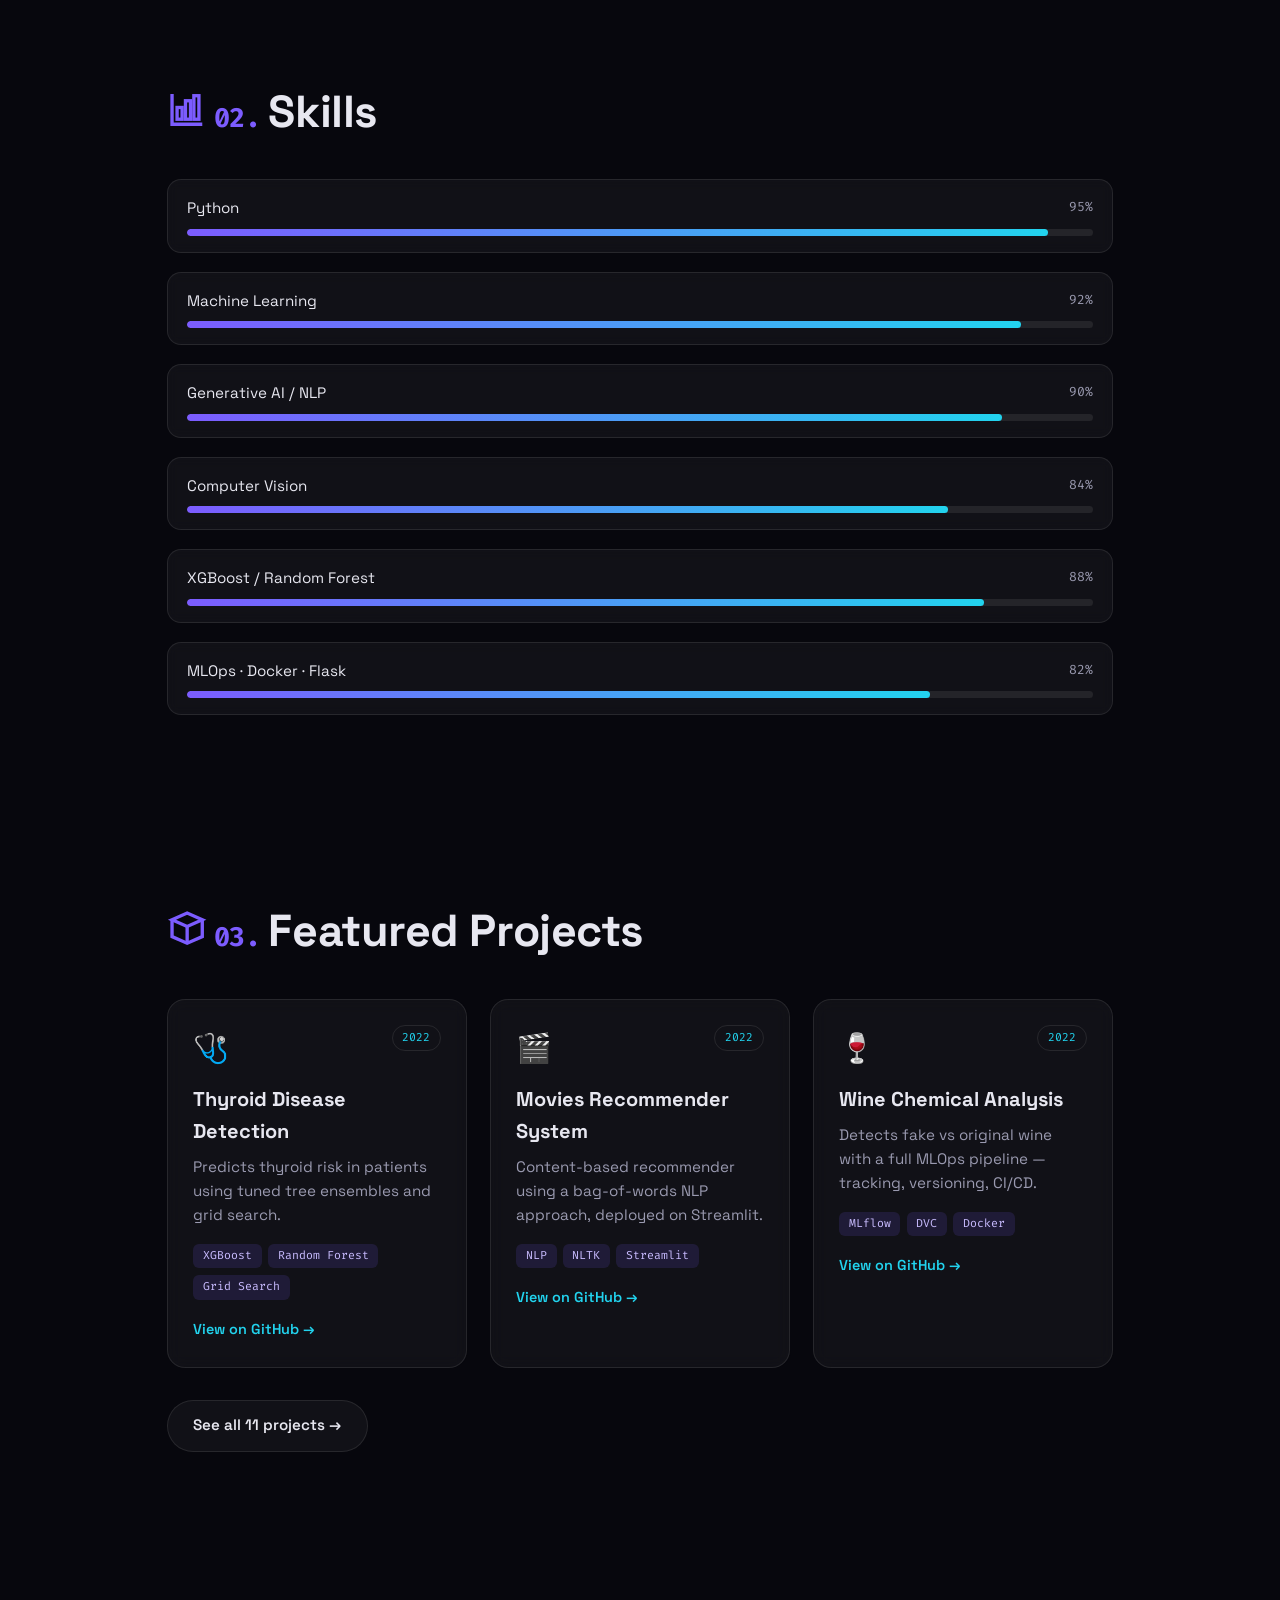
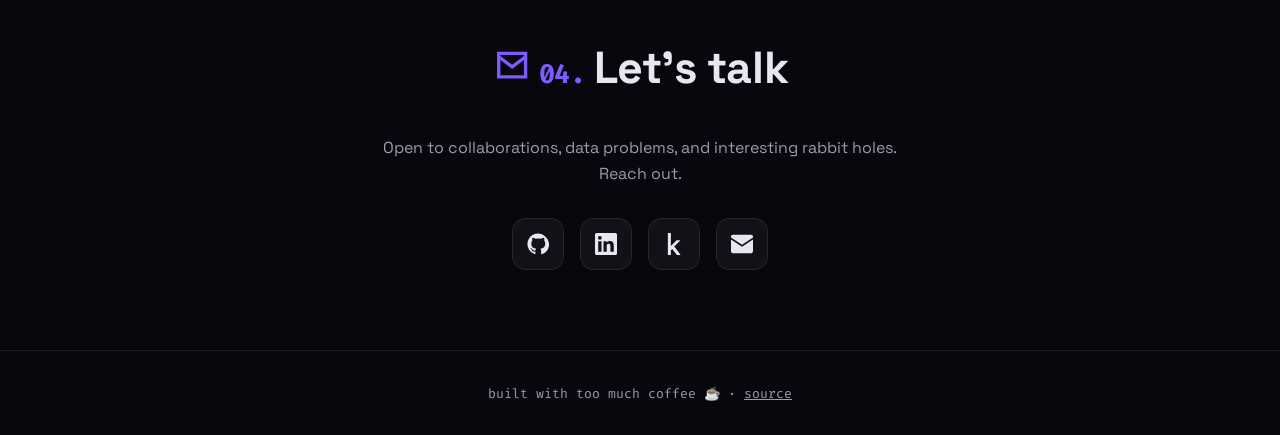
==== commit c1618cdd: "Add 1:1 mentorship Topmate button to hero" ====
--- a/index.html
+++ b/index.html
@@ -34,6 +34,7 @@
   <div class="typed"><span id="typed"></span><span class="cur">▋</span></div>
   <div class="cta">
     <a class="btn primary" href="#projects">View work</a>
+    <a class="btn primary" href="https://topmate.io/pushkar10" target="_blank" rel="noreferrer">Book 1:1 mentorship ↗</a>
     <a class="btn ghost" href="Pushkar_Raj_resume.pdf" download>Resume ↓</a>
     <a class="btn ghost" href="https://github.com/pushkarraj" target="_blank" rel="noreferrer">GitHub ↗</a>
   </div>
--- a/style.css
+++ b/style.css
@@ -134,6 +134,30 @@
 .tl-body p{color:var(--muted); font-size:.95rem; margin-bottom:.8rem}
 .tl-body .stack{margin-bottom:0}
 
+/* testimonials (mentorship) */
+.src-note{color:var(--muted); font-size:.9rem; margin:-1rem 0 1.6rem}
+.src-note a{color:var(--cyan); text-decoration:none}
+.src-note a:hover{text-decoration:underline}
+.quote{background:var(--card); border:1px solid var(--border); border-radius:18px; padding:1.6rem 1.6rem 1.4rem;
+  backdrop-filter:blur(8px); position:relative; overflow:hidden; transition:transform .25s,border-color .25s}
+.quote:hover{transform:translateY(-6px); border-color:rgba(124,92,255,.4)}
+.quote .mark{position:absolute; top:-.2rem; right:1rem; font-size:5rem; line-height:1; font-family:Georgia,serif;
+  color:rgba(124,92,255,.16); pointer-events:none}
+.quote .stars{color:#ffc93c; letter-spacing:.1em; font-size:1rem; margin-bottom:.7rem}
+.quote p{color:var(--fg); font-size:1rem; line-height:1.55; margin-bottom:1.2rem; position:relative}
+.quote .who{display:flex; align-items:center; gap:.7rem}
+.quote .av{width:38px; height:38px; border-radius:50%; display:grid; place-items:center; font-weight:700; color:#fff;
+  background:linear-gradient(110deg,var(--violet),var(--magenta)); flex:0 0 38px}
+.quote .nm{font-weight:600; font-size:.9rem}
+.quote .rl{color:var(--muted); font-family:'Fira Code',monospace; font-size:.72rem}
+.empty{text-align:center; color:var(--muted); font-family:'Fira Code',monospace; font-size:.9rem;
+  padding:2rem; border:1px dashed var(--border); border-radius:16px}
+
+/* cta box (mentorship) */
+.cta-box{background:var(--card); border:1px solid var(--border); border-radius:20px; padding:2.4rem; text-align:center; backdrop-filter:blur(8px)}
+.cta-box h3{font-size:1.5rem; margin-bottom:.6rem}
+.cta-box p{color:var(--muted); max-width:520px; margin:0 auto 1.5rem}
+
 /* contact */
 .contact{text-align:center; padding-bottom:5rem}
 .contact p{color:var(--muted); margin-bottom:2rem; max-width:520px; margin-inline:auto}
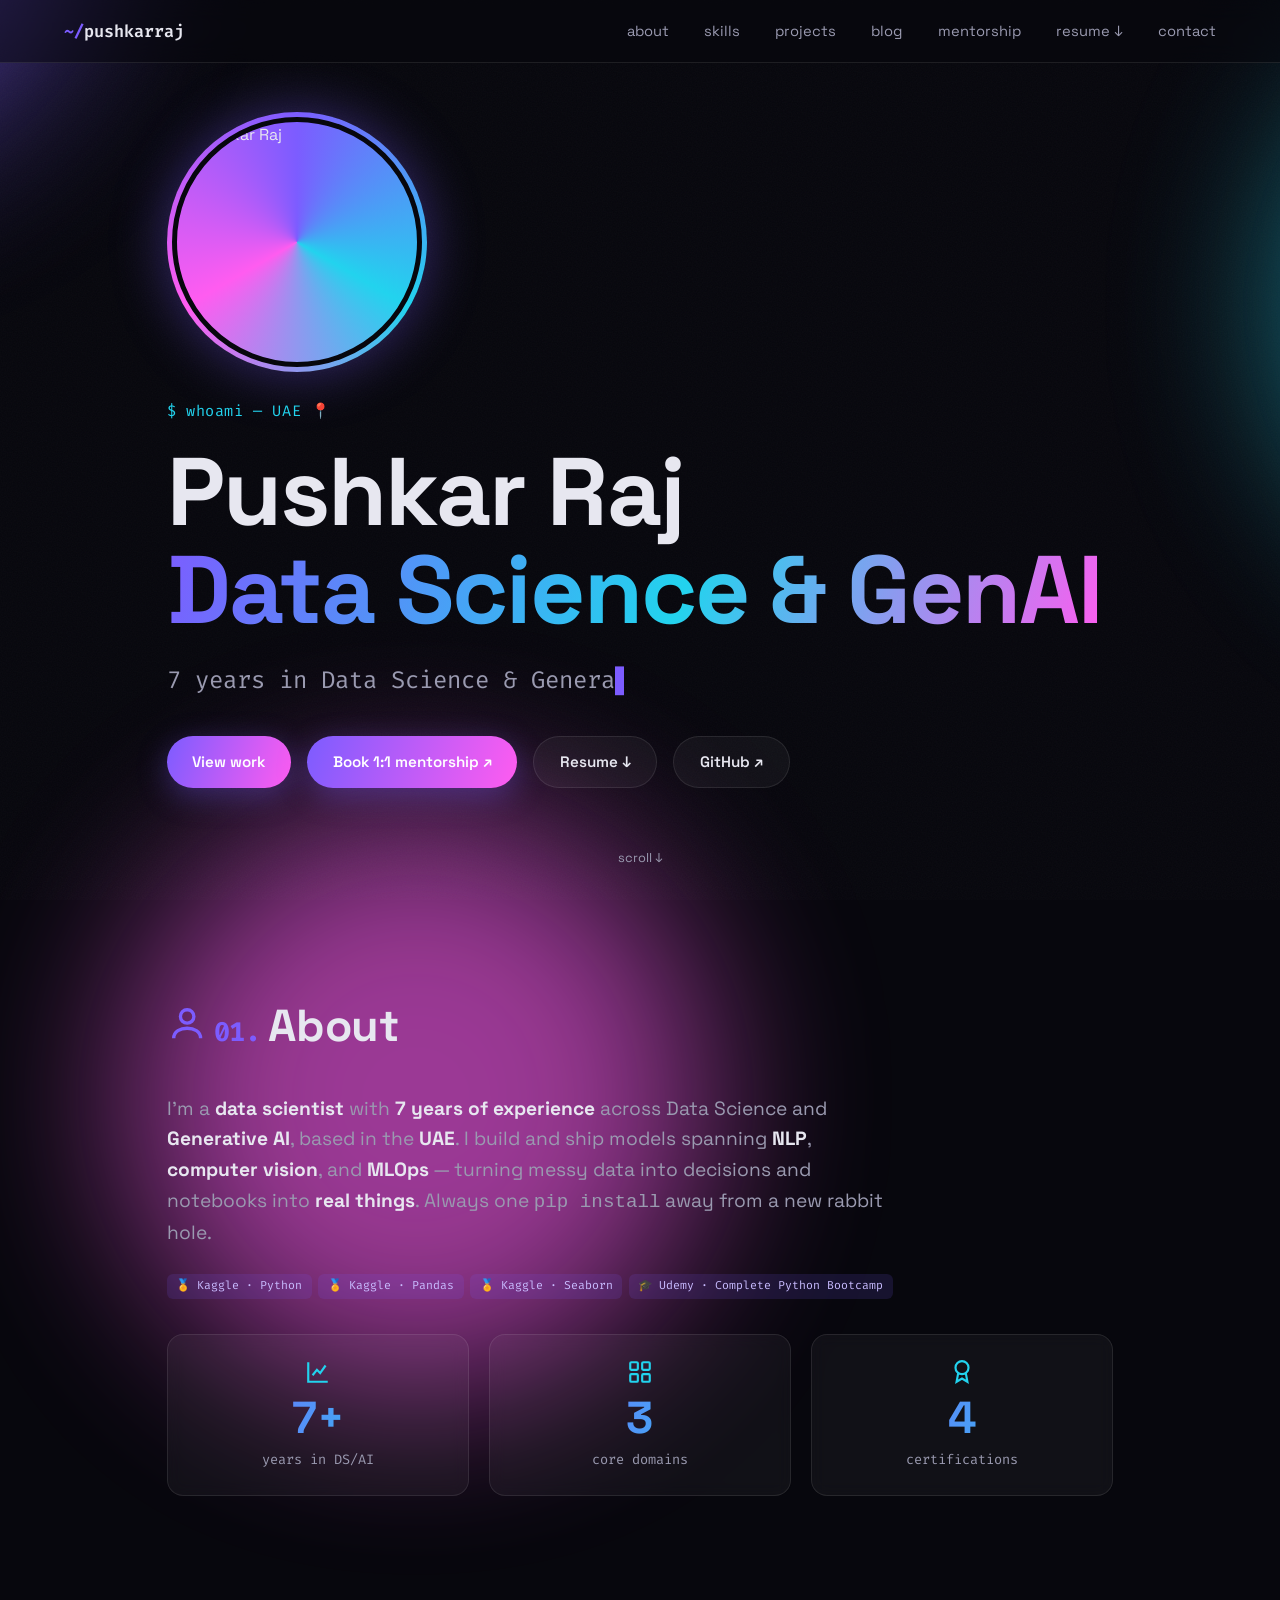
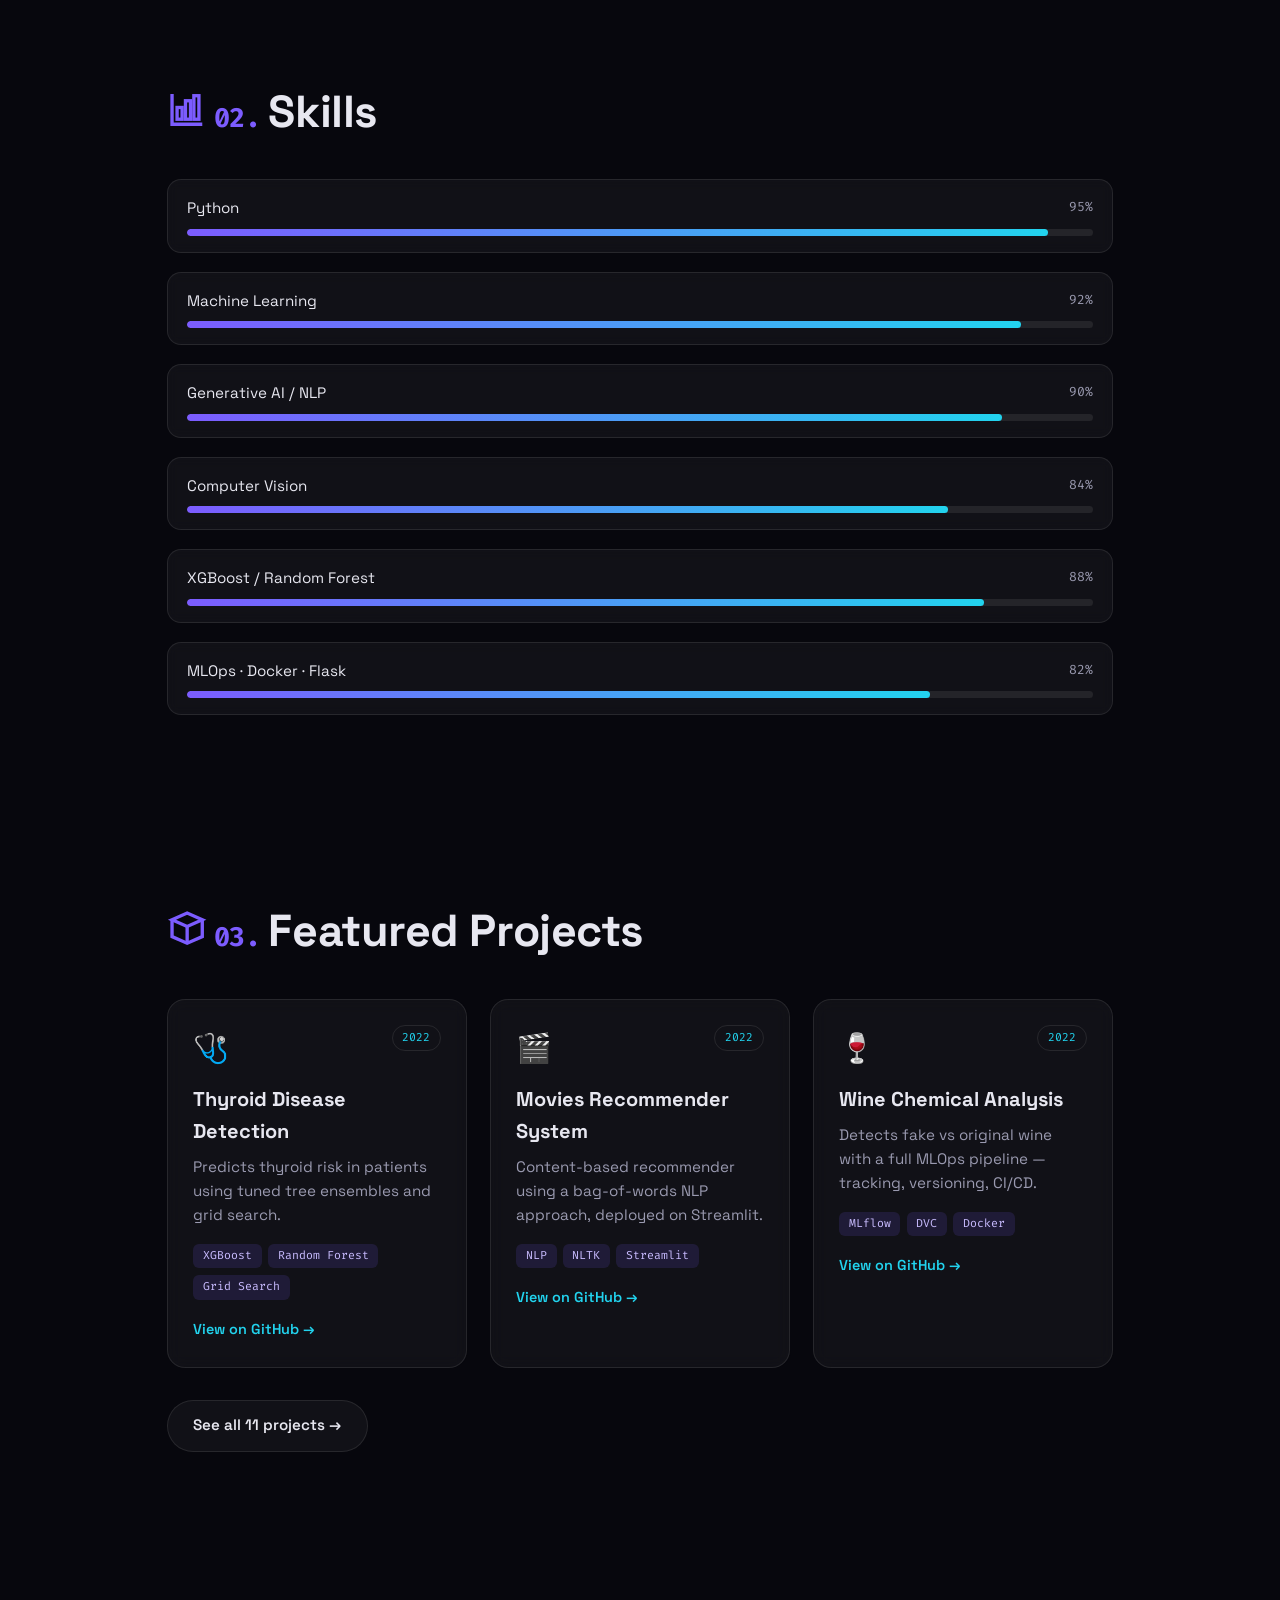
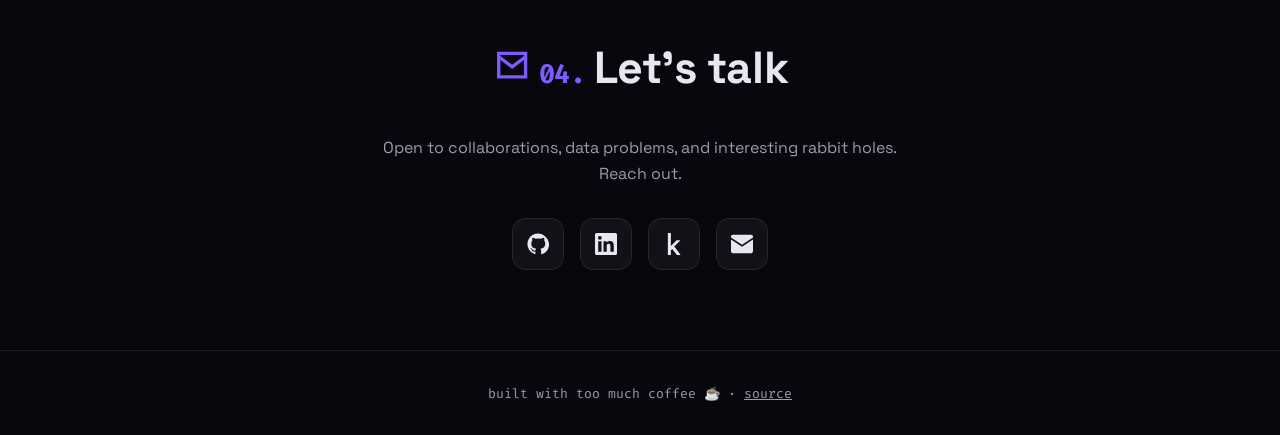
==== commit da11a853: "Add blog with flagship multi-agent RAG post, sitemap, and robots.txt Co-Authored-By: Claude <noreply" ====
--- a/index.html
+++ b/index.html
@@ -21,6 +21,7 @@
     <li><a href="about.html">about</a></li>
     <li><a href="#skills">skills</a></li>
     <li><a href="projects.html">projects</a></li>
+    <li><a href="blog.html">blog</a></li>
     <li><a href="mentorship.html">mentorship</a></li>
     <li><a href="Pushkar_Raj_resume.pdf" download>resume ↓</a></li>
     <li><a href="#contact">contact</a></li>
--- a/style.css
+++ b/style.css
@@ -32,7 +32,6 @@
 nav a:hover,nav a.active{color:var(--fg)}
 nav a::after{content:''; position:absolute; left:0; bottom:-4px; width:0; height:2px; background:linear-gradient(90deg,var(--violet),var(--cyan)); transition:width .25s}
 nav a:hover::after,nav a.active::after{width:100%}
-@media(max-width:600px){nav ul{gap:1rem}}
 
 section{position:relative; z-index:1; padding:clamp(4rem,10vh,7rem) clamp(1.2rem,6vw,5rem); max-width:1100px; margin:0 auto}
 .reveal{opacity:0; transform:translateY(34px); transition:opacity .7s cubic-bezier(.2,.7,.2,1),transform .7s cubic-bezier(.2,.7,.2,1)}
@@ -166,3 +165,99 @@
 .socials a:hover{transform:translateY(-4px); border-color:var(--violet); background:rgba(124,92,255,.12)}
 .socials svg{width:22px; height:22px; fill:var(--fg)}
 footer{text-align:center; padding:2rem; color:var(--muted); font-family:'Fira Code',monospace; font-size:.82rem; border-top:1px solid var(--border); position:relative; z-index:1}
+
+/* eyebrow label */
+.eyebrow{font-family:'Fira Code',monospace; font-size:.78rem; letter-spacing:.12em; text-transform:uppercase;
+  color:var(--cyan); margin-bottom:1rem}
+
+/* companies row */
+.company-row{display:grid; grid-template-columns:repeat(auto-fit,minmax(150px,1fr)); gap:1rem}
+.company{background:var(--card); border:1px solid var(--border); border-radius:14px; padding:1.1rem 1rem; text-align:center;
+  backdrop-filter:blur(8px); transition:transform .25s,border-color .25s}
+.company:hover{transform:translateY(-4px); border-color:rgba(124,92,255,.4)}
+.company .c-emoji{font-size:1.6rem; margin-bottom:.4rem}
+.company .c-name{font-weight:600; font-size:1rem}
+.company .c-sub{color:var(--muted); font-size:.8rem}
+.company .c-yr{margin-top:.4rem; font-family:'Fira Code',monospace; font-size:.7rem; color:var(--cyan)}
+
+/* flagship cards */
+.flagrid{display:grid; grid-template-columns:repeat(auto-fit,minmax(340px,1fr)); gap:1.4rem}
+.fla{background:var(--card); border:1px solid var(--border); border-radius:18px; padding:1.7rem; backdrop-filter:blur(8px);
+  position:relative; overflow:hidden; transition:transform .25s,box-shadow .25s,border-color .25s;
+  display:flex; flex-direction:column}
+.fla::before{content:''; position:absolute; inset:0; background:radial-gradient(420px circle at var(--mx,50%) var(--my,50%),rgba(124,92,255,.12),transparent 40%); opacity:0; transition:opacity .3s}
+.fla:hover::before{opacity:1}
+.fla:hover{transform:translateY(-6px); border-color:rgba(124,92,255,.4); box-shadow:0 20px 50px rgba(0,0,0,.4)}
+.fla-top{display:flex; justify-content:space-between; align-items:flex-start; gap:.8rem}
+.fla-top h3{font-size:1.3rem; line-height:1.2}
+.fla-tag{flex:0 0 auto; font-family:'Fira Code',monospace; font-size:.68rem; color:#c9bcff; background:rgba(124,92,255,.16);
+  border:1px solid rgba(124,92,255,.3); border-radius:999px; padding:.2rem .7rem; white-space:nowrap}
+.fla-co{color:var(--cyan); font-family:'Fira Code',monospace; font-size:.78rem; margin:.3rem 0 1rem}
+.fla-block{margin-bottom:.9rem}
+.fla-lbl{display:block; font-family:'Fira Code',monospace; font-size:.68rem; letter-spacing:.08em; text-transform:uppercase;
+  color:var(--muted); margin-bottom:.25rem}
+.fla-block p{color:var(--fg); font-size:.92rem; line-height:1.5}
+.fla-foot{margin-top:auto}
+.fla-impact{display:flex; flex-wrap:wrap; gap:.5rem; margin:1rem 0}
+.fla-impact span{font-family:'Fira Code',monospace; font-size:.74rem; font-weight:600; color:#7ef0c9;
+  background:rgba(34,211,140,.1); border:1px solid rgba(34,211,140,.25); border-radius:8px; padding:.28rem .6rem}
+
+/* ---- blog index ---- */
+.post-card{display:block; text-decoration:none; color:inherit}
+.post-card:hover h3{color:var(--fg)}
+.post-card .year{color:var(--cyan)}
+.post-card h3{color:var(--fg); transition:color .2s}
+.post-meta-row{display:flex; align-items:center; gap:.7rem; flex-wrap:wrap; margin-bottom:.7rem;
+  font-family:'Fira Code',monospace; font-size:.72rem; color:var(--muted)}
+.post-meta-row .dot{opacity:.5}
+
+/* ---- article / prose (blog post) ---- */
+.post{max-width:760px}
+.post-meta{display:flex; align-items:center; gap:.7rem; flex-wrap:wrap; margin:.4rem 0 1.4rem;
+  font-family:'Fira Code',monospace; font-size:.82rem; color:var(--muted)}
+.post-meta .dot{opacity:.5}
+.post-lede{color:var(--fg); font-size:clamp(1.1rem,2.6vw,1.35rem); line-height:1.55; margin-bottom:1.8rem;
+  padding-bottom:1.8rem; border-bottom:1px solid var(--border)}
+.post-body{color:var(--muted); font-size:clamp(1rem,2.4vw,1.13rem); line-height:1.75}
+.post-body h2{color:var(--fg); font-size:clamp(1.4rem,3.6vw,1.9rem); font-weight:700; letter-spacing:-.01em;
+  margin:2.6rem 0 1rem; scroll-margin-top:6rem}
+.post-body h3{color:var(--fg); font-size:clamp(1.15rem,2.8vw,1.35rem); font-weight:600; margin:1.8rem 0 .7rem}
+.post-body p{margin-bottom:1.2rem}
+.post-body a{color:var(--cyan); text-decoration:none; border-bottom:1px solid rgba(34,211,238,.35)}
+.post-body a:hover{border-bottom-color:var(--cyan)}
+.post-body strong,.post-body b{color:var(--fg); font-weight:600}
+.post-body ul,.post-body ol{margin:0 0 1.3rem 1.3rem; display:flex; flex-direction:column; gap:.55rem}
+.post-body li{padding-left:.2rem}
+.post-body li::marker{color:var(--violet)}
+.post-body code{font-family:'Fira Code',monospace; font-size:.85em; background:rgba(124,92,255,.14);
+  color:#c9bcff; padding:.12rem .4rem; border-radius:6px}
+.post-body pre{background:rgba(255,255,255,.04); border:1px solid var(--border); border-radius:14px;
+  padding:1.1rem 1.3rem; overflow-x:auto; margin:0 0 1.5rem; backdrop-filter:blur(6px)}
+.post-body pre code{background:none; color:var(--fg); padding:0; font-size:.86rem; line-height:1.6}
+.post-body blockquote{margin:0 0 1.5rem; padding:.9rem 1.3rem; border-left:3px solid var(--violet);
+  background:rgba(124,92,255,.08); border-radius:0 12px 12px 0; color:var(--fg)}
+.post-body blockquote p{margin:0}
+.post-body h2 .n{color:var(--violet); font-family:'Fira Code',monospace; font-size:.7em; margin-right:.5rem}
+.post-figure{margin:1.6rem 0; display:flex; flex-wrap:wrap; gap:.5rem}
+.post-back{display:inline-flex; align-items:center; gap:.4rem; color:var(--muted); text-decoration:none;
+  font-family:'Fira Code',monospace; font-size:.85rem; transition:color .2s; margin-bottom:1.4rem}
+.post-back:hover{color:var(--fg)}
+.post-foot{margin-top:2.6rem; padding-top:1.8rem; border-top:1px solid var(--border)}
+
+/* ---- mobile (kept last so it wins the cascade over base rules above) ---- */
+@media(max-width:600px){
+  /* sticky (not fixed) so the wrapping nav reserves its own height in flow and
+     never overlaps the content below it, regardless of how many rows it wraps to */
+  nav{position:sticky; flex-wrap:wrap; row-gap:.5rem; padding:.8rem 1.2rem}
+  nav ul{gap:.55rem 1rem; flex-wrap:wrap; justify-content:flex-start; width:100%}
+  nav a{font-size:.82rem}
+  /* nav now reserves its own space, so no top-padding hack is needed to clear it */
+  .page-head{padding-top:2rem}
+  /* hero h1 floor of 2.6rem clipped past the right edge — shrink + allow wrap */
+  .hero{min-height:auto; padding-top:2rem; padding-bottom:3rem}
+  .hero h1{font-size:clamp(1.85rem,8.5vw,2.6rem); overflow-wrap:break-word}
+  .hero .cta .btn{flex:1 1 100%; justify-content:center}
+  .flagrid{grid-template-columns:1fr}
+  .fla{padding:1.3rem}
+  .fla-top{flex-direction:column; gap:.5rem}
+}
